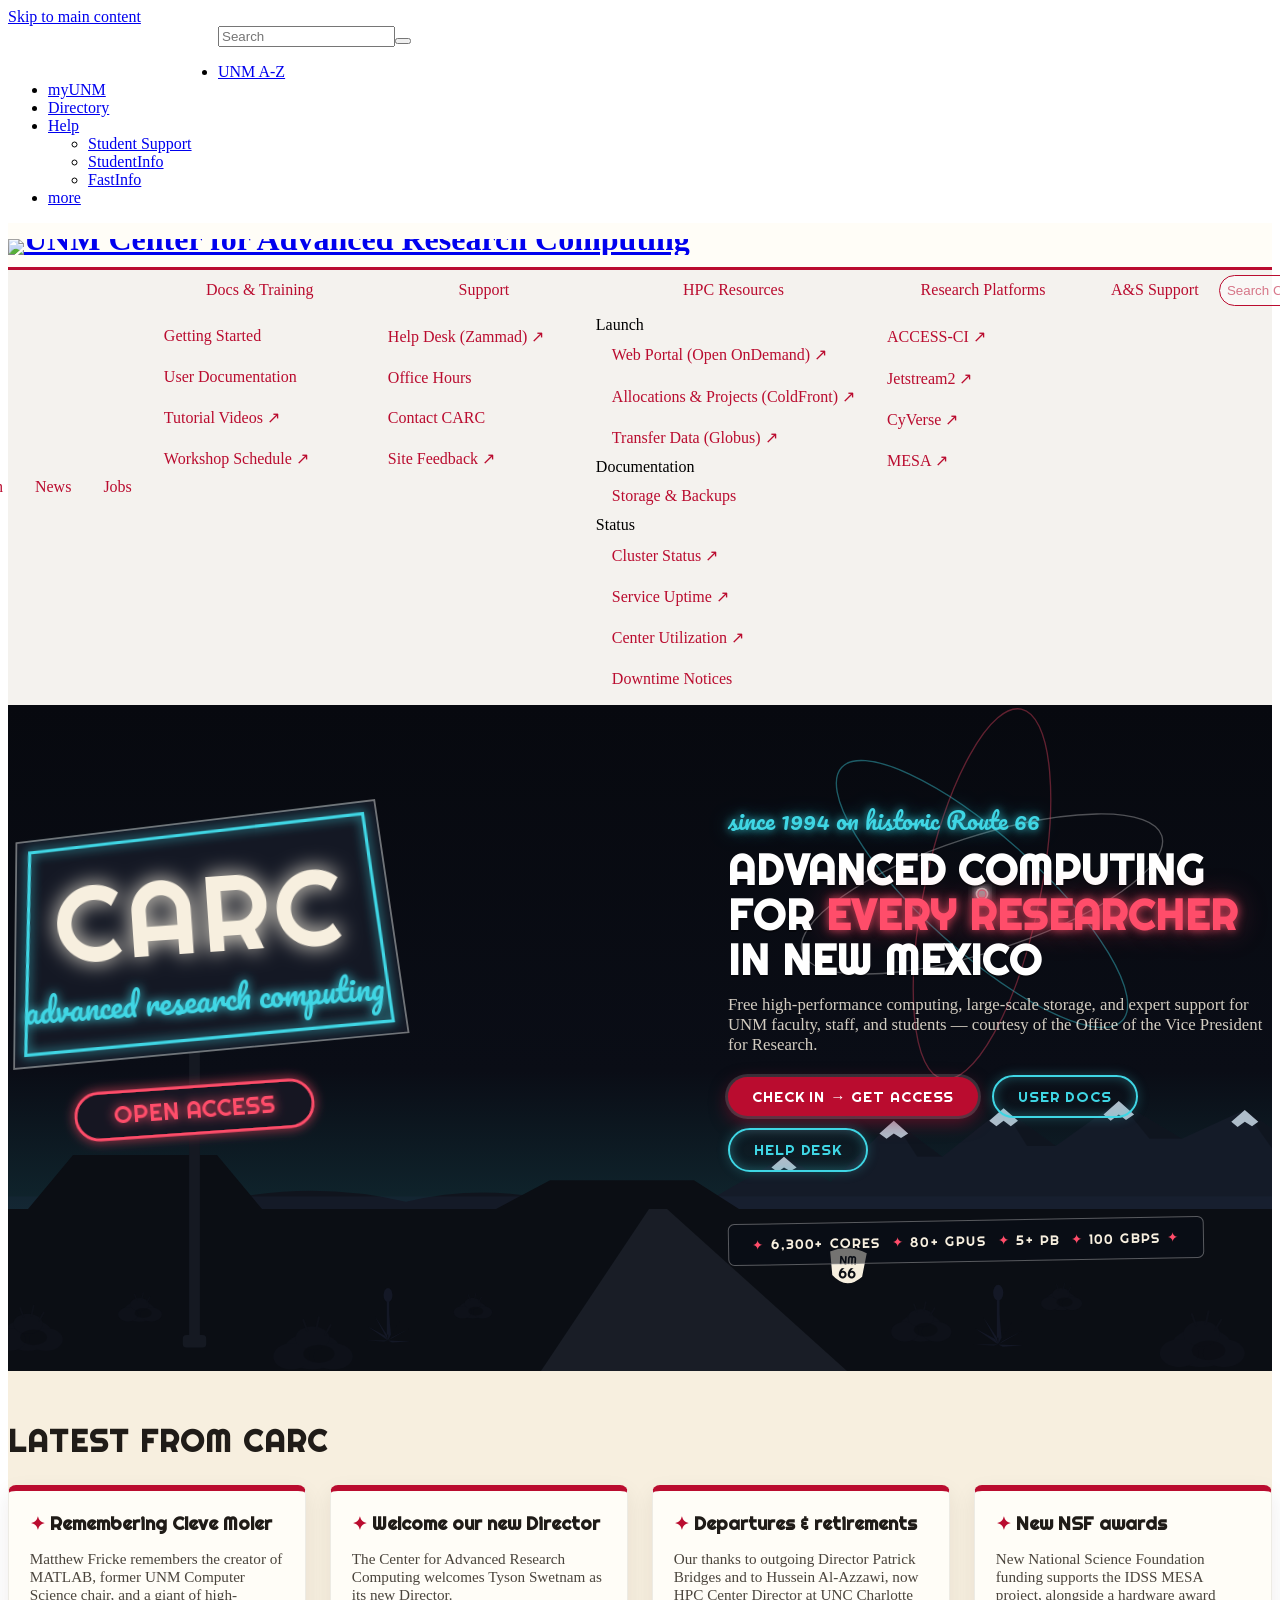
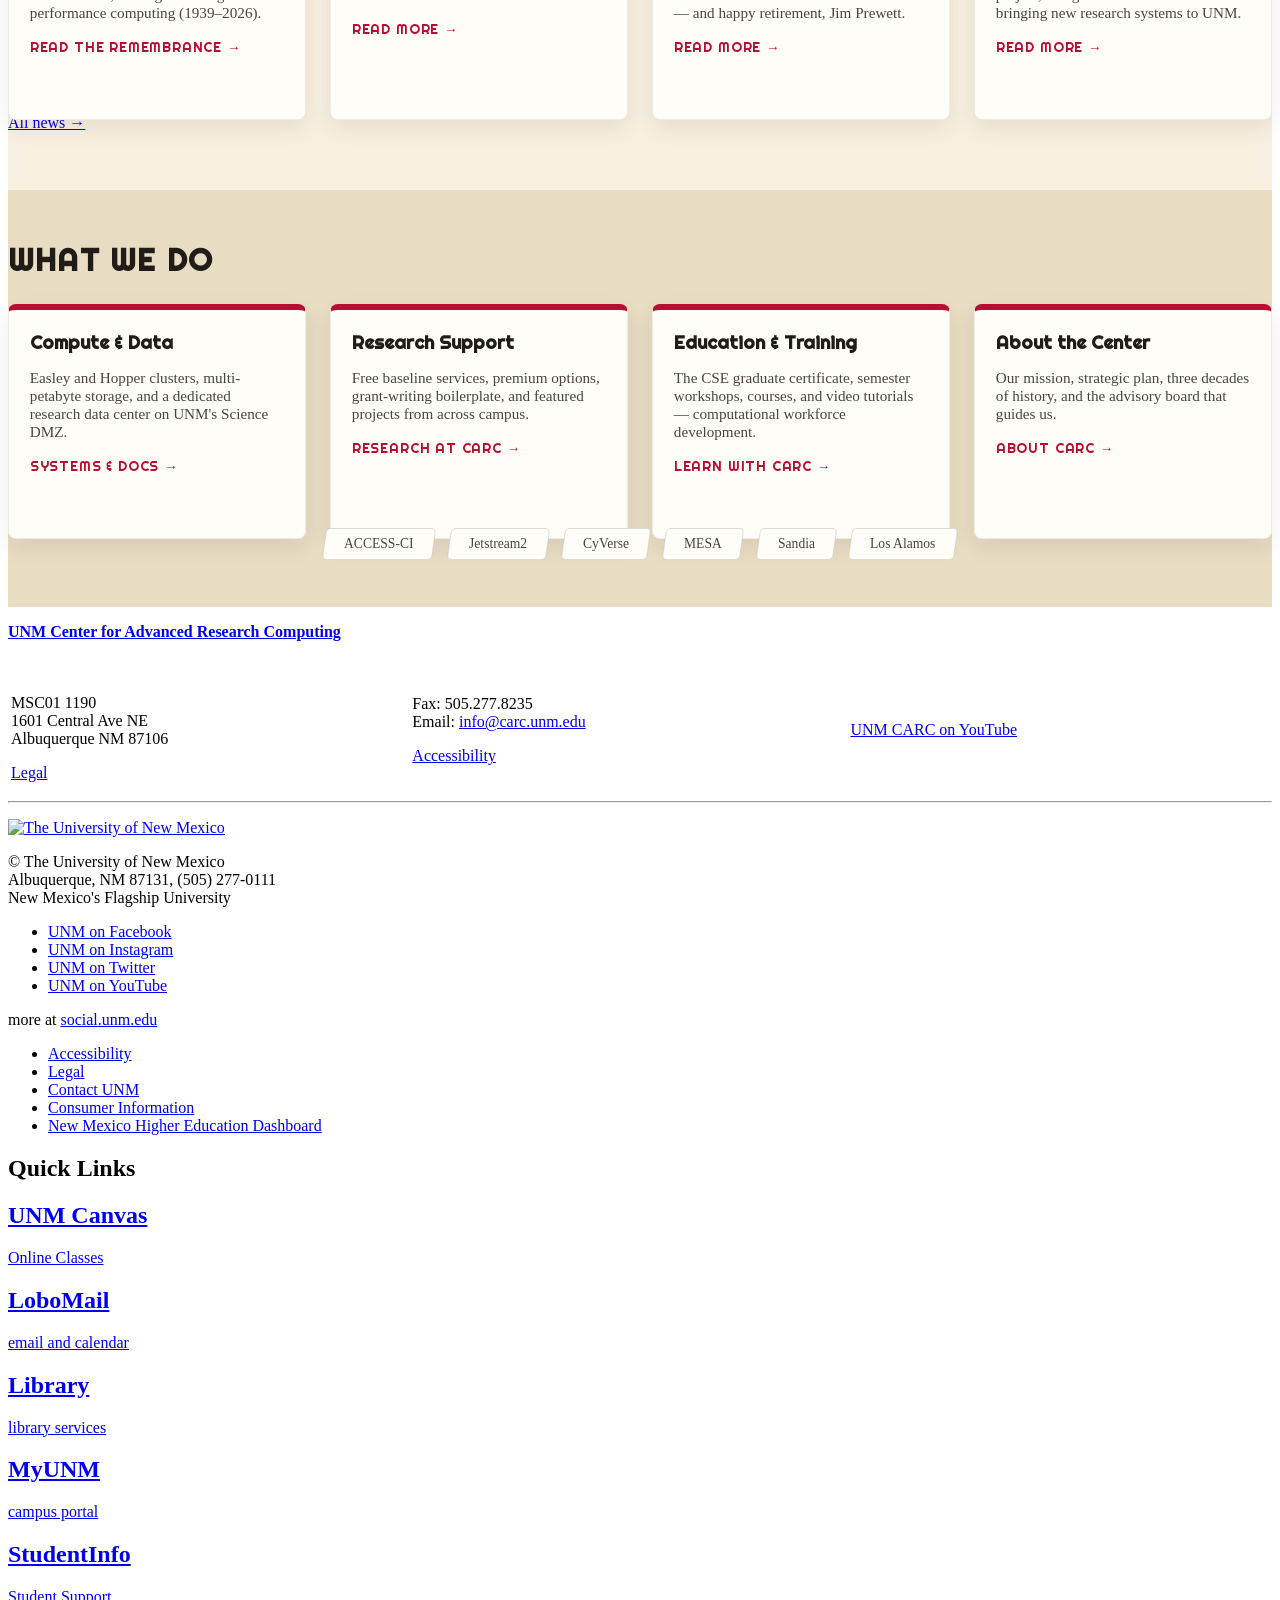
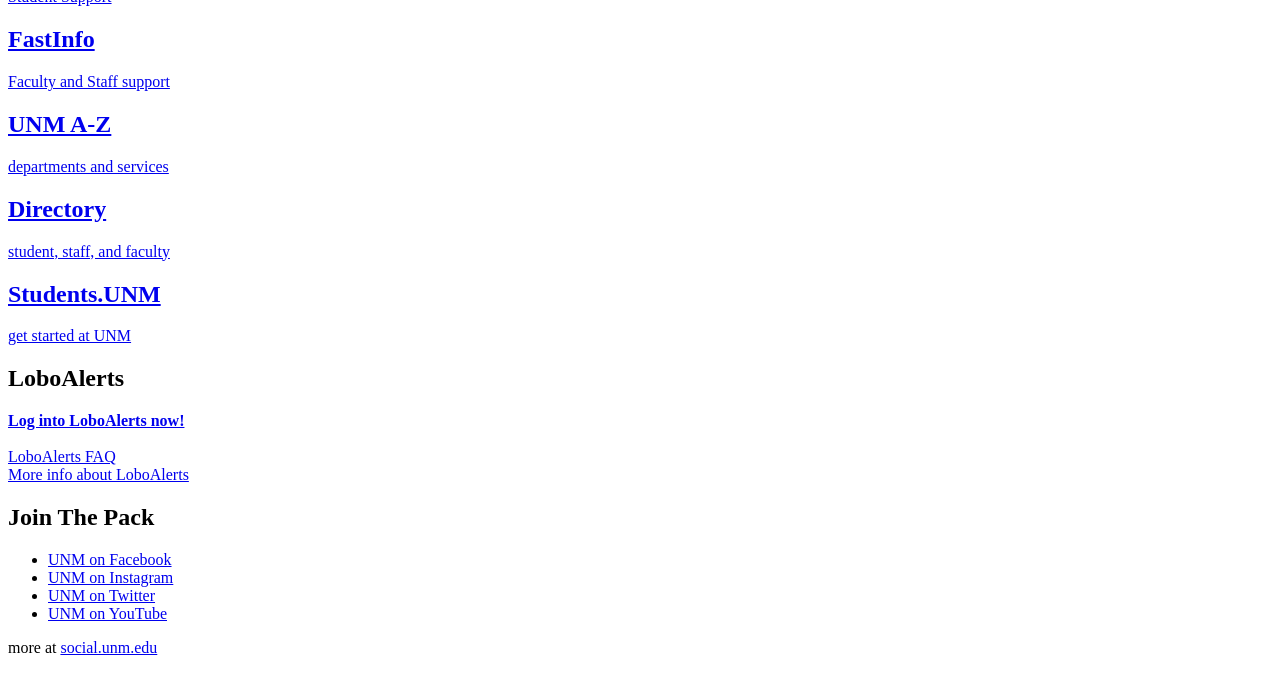
==== web/index.html @ af1f26d1 "add research platforms menu" ====
<!DOCTYPE html>
<html lang="en">
<head>
<meta charset="utf-8">
<meta name="viewport" content="width=device-width, initial-scale=1.0">
<!-- Google Tag Manager (container carried over from the Cascade-era homepage) -->
<script>(function(w,d,s,l,i){w[l]=w[l]||[];w[l].push({'gtm.start':
new Date().getTime(),event:'gtm.js'});var f=d.getElementsByTagName(s)[0],
j=d.createElement(s),dl=l!='dataLayer'?'&l='+l:'';j.async=true;j.src=
'https://www.googletagmanager.com/gtm.js?id='+i+dl;f.parentNode.insertBefore(j,f);
})(window,document,'script','dataLayer','GTM-WQT2MB');</script>
<!-- End Google Tag Manager -->
<title>Center for Advanced Research Computing | The University of New Mexico</title>
<meta name="description" content="CARC is the hub of computational research at The University of New Mexico — free high-performance computing, large-scale storage, and expert support.">
<link rel="canonical" href="https://unm-carc.github.io/">
<link rel="icon" href="assets/unm.ico">
<meta name="robots" content="index, follow, max-snippet:-1, max-image-preview:large, max-video-preview:-1">
<link rel="alternate" type="text/markdown" title="Markdown source (OKF v0.2 frontmatter)" href="index.md">
<meta name="okf:type" content="Reference">
<meta name="okf:status" content="stable">
<meta name="okf:trust-tier" content="unverified">
<meta name="okf:generated-at" content="2026-08-29T00:00:00Z">
<meta name="okf:generated-by" content="claude/fable-5">
<!-- UNM Cascade webcore (standard header/footer styles) -->
<link rel="stylesheet" href="https://webcore.unm.edu/v2/fonts/unm-fonts.css">
<link rel="stylesheet" href="https://webcore.unm.edu/v2/css/unm-styles.min.css">
<!-- Googie display faces -->
<link rel="preconnect" href="https://fonts.googleapis.com">
<link rel="preconnect" href="https://fonts.gstatic.com" crossorigin>
<link rel="stylesheet" href="https://fonts.googleapis.com/css2?family=Righteous&family=Pacifico&display=swap">
<style>
/* =====================================================================
   CARC Googie homepage — mid-century Route 66 / atomic-age, UNM palette
   Cherry PMS200 #BA0C2F · Silver PMS877 #A7A8AA · Turquoise #007A86
   All custom rules are .gg- prefixed to coexist with UNM webcore CSS.
   ===================================================================== */
:root {
  --cherry: #ba0c2f; --cherry-neon: #ff4d6a; --cherry-deep: #6d0a1f;
  --turq: #007a86;   --turq-neon: #3fd6e4;
  --silver: #a7a8aa; --cream: #f7efdf; --sand: #e8dcc3;
  --night: #0a0d16;  --night-lo: #123038;
}
.gg-hero { position: relative; background: var(--night); overflow: hidden; }
.gg-hero svg.gg-sky { display: block; width: 100%; height: 74vh; min-height: 540px; }
.gg-overlay {
  position: absolute; inset: 0; display: flex; align-items: center;
  pointer-events: none;
}
.gg-overlay .container { pointer-events: none; width: 100%; max-width: 1560px; margin: 0 auto; }
.gg-panel { max-width: 34rem; margin-left: auto; pointer-events: auto; text-align: left; }
.gg-kicker {
  font-family: "Pacifico", cursive; color: var(--turq-neon);
  font-size: 1.5rem; margin: 0 0 .4rem;
  text-shadow: 0 0 8px rgba(63,214,228,.8), 0 0 22px rgba(63,214,228,.45);
}
.gg-headline {
  font-family: "Righteous", "Helvetica Neue", Arial, sans-serif;
  color: #fff; font-size: 2.6rem; line-height: 1.08; margin: 0 0 .8rem;
  text-transform: uppercase; letter-spacing: .02em;
  text-shadow: 0 2px 0 rgba(0,0,0,.4);
}
.gg-headline .gg-hl { color: var(--cherry-neon);
  text-shadow: 0 0 10px rgba(255,77,106,.85), 0 0 30px rgba(255,77,106,.4); }
.gg-sub { color: rgba(247,239,223,.85); font-size: 1.05rem; margin: 0 0 1.2rem; }
.gg-ctas a {
  display: inline-block; font-family: "Righteous", sans-serif; text-transform: uppercase;
  letter-spacing: .06em; font-size: .95rem; padding: .65rem 1.5rem; margin: 0 .6rem .6rem 0;
  border-radius: 999px; text-decoration: none; transition: transform .12s, box-shadow .12s;
}
.gg-ctas a.gg-primary { background: var(--cherry); color: #fff;
  box-shadow: 0 0 0 3px rgba(255,255,255,.14), 0 6px 18px rgba(186,12,47,.5); }
.gg-ctas a.gg-secondary { color: var(--turq-neon); border: 2px solid var(--turq-neon);
  box-shadow: 0 0 12px rgba(63,214,228,.35) inset, 0 0 12px rgba(63,214,228,.25); }
.gg-ctas a:hover { transform: translateY(-2px) rotate(-.5deg); color: #fff; text-decoration: none; }
.gg-ctas a.gg-secondary:hover { background: rgba(63,214,228,.12); color: var(--turq-neon); }
.gg-board {
  margin-top: 1.4rem; padding: .7rem 1.1rem; display: inline-block;
  background: rgba(10,13,22,.55); border: 1px solid rgba(167,168,170,.5);
  border-radius: .4rem; transform: rotate(-1deg);
  color: var(--cream); font-family: "Righteous", sans-serif; letter-spacing: .08em;
  font-size: .85rem; text-transform: uppercase;
}
.gg-board .st { color: var(--cherry-neon); padding: 0 .35rem; }
/* ---- content sections ---- */
.gg-section { background: var(--cream); padding: 3.2rem 0 2.6rem; }
.gg-section.gg-alt { background: var(--sand); }
.gg-eyebrow {
  font-family: "Pacifico", cursive; color: var(--turq); font-size: 1.6rem; margin: 0 0 .2rem;
}
.gg-title2 {
  font-family: "Righteous", sans-serif; text-transform: uppercase; letter-spacing: .04em;
  color: #201c18; font-size: 1.9rem; margin: 0 0 1.6rem;
}
.gg-card {
  background: #fffdf7; border-radius: .5rem; padding: 1.3rem 1.3rem 1.1rem; height: 100%;
  border: 1px solid rgba(32,28,24,.08); border-top: 6px solid var(--cherry);
  box-shadow: 0 8px 22px rgba(32,28,24,.08); position: relative;
  transition: transform .15s, box-shadow .15s;
}
.gg-card:hover { transform: translateY(-4px) rotate(-.4deg); box-shadow: 0 14px 30px rgba(32,28,24,.16); }
.gg-card:nth-child(even) { border-top-color: var(--turq); }
.gg-card h3 { font-family: "Righteous", sans-serif; font-size: 1.15rem; color: #201c18; margin: 0 0 .5rem; }
.gg-card p { color: #4a443c; font-size: .95rem; }
.gg-card a.gg-more { font-family: "Righteous", sans-serif; font-size: .85rem;
  text-transform: uppercase; letter-spacing: .06em; color: var(--cherry); text-decoration: none; }
.gg-card a.gg-more:hover { color: var(--turq); }
.gg-row { display: flex; flex-wrap: wrap; margin: 0 -12px; }
.gg-col { padding: 0 12px 24px; flex: 1 1 0; min-width: 250px; }
.gg-star { color: var(--cherry); }
.gg-fobs { text-align: center; padding: .4rem 0 0; }
.gg-fobs a {
  display: inline-block; margin: .3rem .35rem; padding: .45rem 1.2rem;
  background: #fffdf7; color: #4a443c; text-decoration: none; font-size: .85rem;
  border: 1px solid rgba(32,28,24,.15); border-radius: .3rem;
  transform: skewX(-8deg); transition: all .12s;
}
.gg-fobs a > span { display: inline-block; transform: skewX(8deg); }
.gg-fobs a:hover { background: var(--turq); color: #fff; border-color: var(--turq); }
/* neon flicker */
@keyframes gg-flicker {
  0%,7%,9%,100% { opacity: 1; } 8% { opacity: .35; }
  62%,64% { opacity: 1; } 63% { opacity: .55; }
}
.gg-flicker { animation: gg-flicker 6.5s infinite; }
@keyframes gg-blink { 0%,49% { opacity: 1; } 50%,100% { opacity: .18; } }
.gg-blink { animation: gg-blink 1.6s steps(1) infinite; }
@media (prefers-reduced-motion: reduce) {
  .gg-flicker, .gg-blink { animation: none !important; }
}
/* ---- daytime hero (monsoon over the high desert) ---- */
body.gg-daybody .gg-hero { background: #e8d9b4; }
.gg-day .gg-skyrect { fill: url(#skyDay); }
.gg-day .gg-land { fill: #b98d5f; }
.gg-day .gg-road { fill: #6d6257; }
.gg-day .gg-flicker { animation: none; filter: none !important; opacity: .55; }
.gg-day g[id^="gg-burst"] { opacity: .5; }
.gg-range { color: #141b28; }
.gg-day .gg-range { color: #8a5f52; }
.gg-midhill { color: #10141d; }
.gg-day .gg-midhill { color: #a8825f; }
.gg-snow { fill: #aebdca; }
.gg-day .gg-snow { fill: #f6f8f9; }
.gg-haze { color: #22304a; opacity: .22; }
.gg-day .gg-haze { color: #fdf6e3; opacity: .5; }
.gg-bush { color: #0e1119; }
.gg-day .gg-bush { color: #6d7a52; }
.gg-yucca { color: #141826; }
.gg-day .gg-yucca { color: #55613f; }
.gg-day g[id^="gg-burst"] line, .gg-day g[id^="gg-burst"] circle { filter: none; }
.gg-day text.gg-flicker { opacity: .9; filter: none !important; }
@keyframes gg-rainfall { to { stroke-dashoffset: -64; } }
.gg-rainline { stroke-dasharray: 12 20; animation: gg-rainfall 1.1s linear infinite; }
@media (prefers-reduced-motion: reduce) { .gg-rainline { animation: none; } }
/* Day panel: identical geometry to night — no padding, so the text box never
   resizes or shifts on theme toggle. The cream backing is drawn as a spread
   box-shadow, which paints a uniform halo without affecting layout. */
body.gg-daybody .gg-panel { background: rgba(247, 239, 223, 0.86); border-radius: .3rem;
  box-shadow: 0 0 0 1.25rem rgba(247, 239, 223, 0.86), 0 10px 30px rgba(60, 45, 20, .2); }
body.gg-daybody .gg-kicker { color: #007a86; text-shadow: none; }
body.gg-daybody .gg-headline { color: #201c18; text-shadow: none; }
body.gg-daybody .gg-headline .gg-hl { color: #ba0c2f; text-shadow: none; }
body.gg-daybody .gg-sub { color: #4a443c; }
body.gg-daybody .gg-ctas a.gg-secondary { color: #007a86; border-color: #007a86; box-shadow: none; }
body.gg-daybody .gg-ctas a.gg-secondary:hover { background: #007a86; color: #fff; }
body.gg-daybody .gg-board { background: rgba(255, 253, 247, .8); color: #201c18;
  border-color: #b98d5f; }
body.gg-daybody .gg-board .st { color: #ba0c2f; }
@media (max-width: 900px) {
  body.gg-daybody .gg-overlay { background: #e8d9b4; }
}
/* keep the UNM bar, but keep the brand tab from hanging into the masthead:
   render it as the white UNM wordmark inside the red bar */
.navbar-unm .navbar-brand { position: static !important; float: left; height: 40px !important;
  width: 210px !important; text-indent: -9999px; overflow: hidden;
  background: transparent url("https://webcore.unm.edu/v2/images/unm-transparent-white.png") no-repeat left center !important;
  background-size: auto 20px !important; box-shadow: none !important; border: 0 !important; margin: 0 !important; }

/* CARC masthead: custom UNM-branded lockup replacing the text banner */
#carc-masthead { background: #fffdf7; border-bottom: 3px solid #ba0c2f; padding: 16px 0 12px; }
#carc-masthead .carc-lockup { margin: 0; line-height: 0; }
#carc-masthead img { height: 56px; width: auto; max-width: 100%; }
.carc-lockup-night { display: none; }
html[data-theme="dark"] #carc-masthead { background: var(--night); }
html[data-theme="dark"] .carc-lockup-day { display: none; }
html[data-theme="dark"] .carc-lockup-night { display: inline; }
@media (prefers-color-scheme: dark) {
  html:not([data-theme="light"]) #carc-masthead { background: var(--night); }
  html:not([data-theme="light"]) .carc-lockup-day { display: none; }
  html:not([data-theme="light"]) .carc-lockup-night { display: inline; }
}
@media (max-width: 600px) { #carc-masthead img { height: 42px; } }

/* nav theme toggle (shared with interior pages) */
#gg-theme-li { float: right; }
/* section nav: identical styling to the interior pages (carc-sections) */
#nav { background: #f4f2ee; }
#nav ul.carc-sections { margin: 0; padding: 0; list-style: none; }
#nav ul.carc-sections li { display: inline-block; }
#nav ul.carc-sections li a { display: inline-block; padding: .7em 1em; color: #ba0c2f; text-decoration: none; }
#nav ul.carc-sections li a:hover { background: #ba0c2f; color: #fff; }
#nav li.carc-search-li { display: inline-flex; align-items: center; padding: .3em .25em; vertical-align: middle; }
#nav .carc-search-form { display: flex; align-items: stretch; margin: 0; overflow: hidden;
  border: 1px solid #ba0c2f; border-radius: 999px; background: rgba(255,255,255,.45); }
#nav .carc-search-form:focus-within { box-shadow: 0 0 0 2px rgba(186,12,47,.22); }
#nav .carc-search-input { width: 10em; min-width: 0; height: 2.2em; padding: .25em .55em;
  border: 0; outline: 0; color: #ba0c2f; background: transparent; }
#nav .carc-search-input::placeholder { color: #ba0c2f; opacity: .55; }
#nav .carc-search-submit { width: 2.3em; height: 2.2em; padding: 0; border: 0;
  border-radius: 50%; background: transparent; color: #ba0c2f; }
#nav .carc-search-submit:hover, #nav .carc-search-submit:focus { background: #ba0c2f; color: #fff; outline: 0; }
#nav .container { text-align: center; }
#nav ul.carc-primary, #nav ul.carc-utilities { display: inline-block; vertical-align: middle; text-align: center; }
#nav ul.carc-utilities { font-size: 1em; white-space: nowrap; }
@media (max-width: 767px) { #nav ul.carc-primary, #nav ul.carc-utilities { display: block; } #nav ul.carc-utilities { white-space: normal; } }
@media (min-width: 992px) {
  #nav .container { display: flex; justify-content: center; align-items: center; flex-wrap: nowrap; }
  #nav ul.carc-primary, #nav ul.carc-utilities { display: flex; flex: 0 0 auto; }
}
@media (min-width: 992px) and (max-width: 1199px) {
  #nav ul.carc-sections li a { padding-left: .65em; padding-right: .65em; }
  #nav .carc-search-input { width: 8em; }
}
#nav ul.carc-utilities #gg-theme-li { float: none; }
#nav ul.carc-sections li.carc-dropdown { position: relative; }
#nav ul.carc-sections li.carc-dropdown .dropdown-menu { min-width: 14em; padding: .35em 0; text-align: left; }
#nav ul.carc-sections li.carc-dropdown .dropdown-menu li { display: block; }
#nav ul.carc-sections li.carc-dropdown .dropdown-menu a { display: block; white-space: nowrap; }
html[data-theme="dark"] #nav { background: #10131a; }
html[data-theme="dark"] #nav ul.carc-sections li a { color: #4fd3e0; }
html[data-theme="dark"] #nav ul.carc-sections li a:hover { background: #ba0c2f; color: #fff; }
html[data-theme="dark"] #nav ul.carc-sections li.carc-dropdown .dropdown-menu { background-color: #10131a !important; border-color: #27313c !important; }
html[data-theme="dark"] #gg-theme-btn { color: #4fd3e0; }
html[data-theme="dark"] #nav .carc-search-form { border-color: #4fd3e0; background: #1c1f28; }
html[data-theme="dark"] #nav .carc-search-form:focus-within { box-shadow: 0 0 0 2px rgba(79,211,224,.25); }
html[data-theme="dark"] #nav .carc-search-input { color: #4fd3e0; }
html[data-theme="dark"] #nav .carc-search-input::placeholder { color: #4fd3e0; opacity: .55; }
html[data-theme="dark"] #nav .carc-search-submit { color: #4fd3e0; }
html[data-theme="dark"] #nav .carc-search-submit:hover, html[data-theme="dark"] #nav .carc-search-submit:focus { background: #4fd3e0; color: #10131a; }
@media (prefers-color-scheme: dark) {
  html:not([data-theme="light"]) #nav { background: #10131a; }
  html:not([data-theme="light"]) #nav ul.carc-sections li a { color: #4fd3e0; }
  html:not([data-theme="light"]) #nav ul.carc-sections li a:hover { background: #ba0c2f; color: #fff; }
  html:not([data-theme="light"]) #nav ul.carc-sections li.carc-dropdown .dropdown-menu { background-color: #10131a !important; border-color: #27313c !important; }
  html:not([data-theme="light"]) #gg-theme-btn { color: #4fd3e0; }
  html:not([data-theme="light"]) #nav .carc-search-form { border-color: #4fd3e0; background: #1c1f28; }
  html:not([data-theme="light"]) #nav .carc-search-form:focus-within { box-shadow: 0 0 0 2px rgba(79,211,224,.25); }
  html:not([data-theme="light"]) #nav .carc-search-input { color: #4fd3e0; }
  html:not([data-theme="light"]) #nav .carc-search-input::placeholder { color: #4fd3e0; opacity: .55; }
  html:not([data-theme="light"]) #nav .carc-search-submit { color: #4fd3e0; }
  html:not([data-theme="light"]) #nav .carc-search-submit:hover, html:not([data-theme="light"]) #nav .carc-search-submit:focus { background: #4fd3e0; color: #10131a; }
}
#gg-theme-btn { border: none; background: transparent; color: #ba0c2f;
  font-size: 1.35em; line-height: 1; padding: .15em .35em; margin: .18em 0;
  cursor: pointer; transition: transform .15s; }
#gg-theme-btn:hover { transform: scale(1.25) rotate(-12deg); }

/* UNM dept footer: neutralize the scraped fixed-width table (mobile overflow) */
#footer table { width: 100% !important; height: auto !important; }
#footer td { padding-right: 1em; }
@media (max-width: 900px) {
  .gg-headline { font-size: 1.9rem; }
  .gg-overlay { position: static; background: var(--night); padding: 1.4rem 0 2rem; }
  .gg-hero svg.gg-sky { height: 52vh; min-height: 360px; }
  .gg-panel { margin: 0 1rem; }
}
</style>
</head>
<body>
<!-- Google Tag Manager (noscript) -->
<noscript><iframe src="https://www.googletagmanager.com/ns.html?id=GTM-WQT2MB"
height="0" width="0" style="display:none;visibility:hidden"></iframe></noscript>
<!-- End Google Tag Manager (noscript) -->
<a class="sr-only sr-only-focusable skip2content" href="#gg-main">Skip to main content</a>
<div id="page">

<!-- ============ UNM Cascade standard header (retained verbatim) ============ -->
<div aria-label="header navigation" class="navbar navbar-unm" role="navigation"><div class="container"><a class="navbar-brand" href="https://www.unm.edu">The University of New Mexico</a><form action="//search.unm.edu/search" class="pull-right" id="unm_search_form" method="get"><div class="input-append search-query"><input accesskey="4" id="unm_search_form_q" maxlength="255" name="q" placeholder="Search" title="input search query here" type="text"><button accesskey="s" class="btn" id="unm_search_for_submit" name="submit" title="submit search" type="submit">  <span class="fa fa-search"></span> </button></div></form><ul class="nav navbar-nav navbar-right hidden-xs" id="toolbar-nav"><li><a href="https://directory.unm.edu/departments/" title="UNM A to Z">UNM A-Z</a></li><li><a href="https://my.unm.edu" title="myUNM">myUNM</a></li><li><a href="https://directory.unm.edu" title="Directory">Directory</a></li><li class="dropdown"><a class="dropdown-toggle" data-toggle="dropdown" href="#">Help </a><ul class="dropdown-menu"><li><a href="https://student.unm.edu/student-support.html" title="Student Support">Student Support</a></li><li><a href="https://studentinfo.unm.edu" title="StudentInfo">StudentInfo</a></li><li><a href="https://fastinfo.unm.edu" title="FastInfo">FastInfo</a></li></ul></li><li class="unm_panel_open hidden-sm"><a href="#unm_panel">more <span class="caret"></span></a></li></ul></div></div>

<div aria-label="Center for Advanced Research Computing" id="carc-masthead" role="banner"><div class="container"><a href="https://unm-carc.github.io/"><h1 class="carc-lockup"><img class="carc-lockup-day" src="assets/carc-lockup.png" alt="UNM Center for Advanced Research Computing"><img class="carc-lockup-night" src="assets/carc-lockup-dark.png" alt="" aria-hidden="true"></h1></a></div></div>

<!-- department navigation (site sections) -->
<div id="nav"><div class="container"><ul aria-label="Primary navigation" class="carc-sections carc-primary">
  <li><a href="about/">About</a></li>
  <li><a href="research/">Research</a></li>
  <li><a href="news/">News</a></li>
  <li><a href="jobs/">Jobs</a></li>
</ul><ul aria-label="User actions" class="carc-sections carc-utilities">
  <li class="dropdown carc-dropdown"><a class="dropdown-toggle" data-toggle="dropdown" href="#" role="button" aria-haspopup="true" aria-expanded="false">Docs &amp; Training <span class="caret"></span></a><ul class="dropdown-menu"><li><a href="docs/getting-started/">Getting Started</a></li><li><a href="docs/">User Documentation</a></li><li><a href="https://www.youtube.com/watch?v=98lCb6A5uu4&amp;list=PLvr5gRBLi7VAzEB_t5aXOLHLfdIu2s1hZ" target="_blank" rel="noopener">Tutorial Videos <span aria-hidden="true">↗</span></a></li><li><a href="https://libcal.unm.edu/calendar/" target="_blank" rel="noopener">Workshop Schedule <span aria-hidden="true">↗</span></a></li></ul></li>
  <li class="dropdown carc-dropdown"><a class="dropdown-toggle" data-toggle="dropdown" href="#" role="button" aria-haspopup="true" aria-expanded="false">Support <span class="caret"></span></a><ul class="dropdown-menu"><li><a href="https://support.alliance.unm.edu/" target="_blank" rel="noopener">Help Desk (Zammad) <span aria-hidden="true">↗</span></a></li><li><a href="contact/office-hours/">Office Hours</a></li><li><a href="contact/">Contact CARC</a></li><li><a href="https://github.com/UNM-CARC/unm-carc.github.io/issues" target="_blank" rel="noopener">Site Feedback <span aria-hidden="true">↗</span></a></li></ul></li>
  <li class="dropdown carc-dropdown"><a class="dropdown-toggle" data-toggle="dropdown" href="#" role="button" aria-haspopup="true" aria-expanded="false">HPC Resources <span class="caret"></span></a><ul class="dropdown-menu"><li class="dropdown-header">Launch</li><li><a href="https://ood.alliance.unm.edu/" target="_blank" rel="noopener">Web Portal (Open OnDemand) <span aria-hidden="true">↗</span></a></li><li><a href="https://coldfront.alliance.unm.edu/" target="_blank" rel="noopener">Allocations &amp; Projects (ColdFront) <span aria-hidden="true">↗</span></a></li><li><a href="https://app.globus.org/" target="_blank" rel="noopener">Transfer Data (Globus) <span aria-hidden="true">↗</span></a></li><li class="divider" role="presentation"></li><li class="dropdown-header">Documentation</li><li><a href="docs/systems/storage/">Storage &amp; Backups</a></li><li class="divider" role="presentation"></li><li class="dropdown-header">Status</li><li><a href="https://vortex.alliance.unm.edu/public-dashboards/d1573fdbc5164b2dbf3cdfdcfe437f63" target="_blank" rel="noopener">Cluster Status <span aria-hidden="true">↗</span></a></li><li><a href="https://stats.uptimerobot.com/kqt0LYLwFd" target="_blank" rel="noopener">Service Uptime <span aria-hidden="true">↗</span></a></li><li><a href="https://xdmod.alliance.unm.edu/#tg_usage?node=statistic&amp;realm=Jobs&amp;group_by=nsfdirectorate&amp;statistic=total_cpu_hours" target="_blank" rel="noopener">Center Utilization <span aria-hidden="true">↗</span></a></li><li><a href="downtime-notices/">Downtime Notices</a></li></ul></li>
  <li class="dropdown carc-dropdown"><a class="dropdown-toggle" data-toggle="dropdown" href="#" role="button" aria-haspopup="true" aria-expanded="false">Research Platforms <span class="caret"></span></a><ul class="dropdown-menu"><li><a href="https://access-ci.org/" target="_blank" rel="noopener">ACCESS-CI <span aria-hidden="true">↗</span></a></li><li><a href="https://docs.jetstream-cloud.org/" target="_blank" rel="noopener">Jetstream2 <span aria-hidden="true">↗</span></a></li><li><a href="https://cyverse.org/" target="_blank" rel="noopener">CyVerse <span aria-hidden="true">↗</span></a></li><li><a href="https://idss-mesa.github.io/" target="_blank" rel="noopener">MESA <span aria-hidden="true">↗</span></a></li></ul></li>
  <li><a href="as-support/">A&amp;S Support</a></li>
  <li class="carc-search-li"><form class="carc-search-form" action="https://search.unm.edu/search" method="get" onsubmit="this.elements.q.value='site:carc.unm.edu '+this.querySelector('.carc-search-input').value"><input class="carc-search-input" type="search" aria-label="Search the CARC website" placeholder="Search CARC"><input type="hidden" name="q" value=""><button class="carc-search-submit" type="submit" aria-label="Submit search"><span class="fa fa-search" aria-hidden="true"></span></button></form></li>
  <li id="gg-theme-li"><button id="gg-theme-btn" type="button" aria-label="Toggle day / night theme" title="Toggle day / night theme">☾</button></li>
</ul></div></div>
<main id="gg-main">
<!-- ============ Googie hero ============ -->
<section class="gg-hero" aria-label="CARC — advanced computing under New Mexico skies">
  <svg class="gg-sky" viewBox="0 0 1600 740" preserveAspectRatio="xMidYMid slice" role="img" aria-label="Animated night scene: neon CARC motel-style sign, atomic starbursts, and Route 66 under a desert sky.">
    <defs>
      <linearGradient id="skyDay" x1="0" y1="0" x2="0" y2="1">
        <stop offset="0" stop-color="#2f8fae"/><stop offset=".45" stop-color="#7fc6d4"/>
        <stop offset=".8" stop-color="#cfe6dd"/><stop offset="1" stop-color="#e8d9b4"/>
      </linearGradient>
      <radialGradient id="sunGlow">
        <stop offset="0" stop-color="#fff6d8" stop-opacity=".95"/>
        <stop offset=".55" stop-color="#f7e9b8" stop-opacity=".38"/>
        <stop offset="1" stop-color="#f7e9b8" stop-opacity="0"/>
      </radialGradient>
      <linearGradient id="rainGrad" x1="0" y1="0" x2="0" y2="1">
        <stop offset="0" stop-color="#8fa5b5" stop-opacity=".5"/>
        <stop offset="1" stop-color="#8fa5b5" stop-opacity=".08"/>
      </linearGradient>
      <linearGradient id="sky" x1="0" y1="0" x2="0" y2="1">
        <stop offset="0" stop-color="#07090f"/><stop offset=".55" stop-color="#0a0d16"/>
        <stop offset=".85" stop-color="#123038"/><stop offset="1" stop-color="#16424c"/>
      </linearGradient>
      <filter id="glow" x="-60%" y="-60%" width="220%" height="220%">
        <feGaussianBlur stdDeviation="6" result="b"/><feMerge><feMergeNode in="b"/><feMergeNode in="SourceGraphic"/></feMerge>
      </filter>
      <filter id="glow2" x="-80%" y="-80%" width="260%" height="260%">
        <feGaussianBlur stdDeviation="12" result="b"/><feMerge><feMergeNode in="b"/><feMergeNode in="SourceGraphic"/></feMerge>
      </filter>
    </defs>
    <rect class="gg-skyrect" width="1600" height="740" fill="url(#sky)"/>
    <g id="gg-day-layer" style="display:none"></g>
    <g id="gg-night-layer"><g id="gg-stars"></g>
    <!-- atomic orbits -->
    <g transform="translate(1180,210)" opacity=".9">
      <ellipse rx="210" ry="64" fill="none" stroke="#a7a8aa" stroke-opacity=".5" stroke-width="1.5" transform="rotate(-18)"/>
      <ellipse rx="210" ry="64" fill="none" stroke="#3fd6e4" stroke-opacity=".45" stroke-width="1.5" transform="rotate(42)"/>
      <ellipse rx="210" ry="64" fill="none" stroke="#ff4d6a" stroke-opacity=".4" stroke-width="1.5" transform="rotate(102)"/>
      <circle r="7" fill="#f7efdf" filter="url(#glow)"/>
      <circle id="gg-e1" r="5" fill="#3fd6e4" filter="url(#glow)"/>
      <circle id="gg-e2" r="5" fill="#ff4d6a" filter="url(#glow)"/>
      <circle id="gg-e3" r="4" fill="#a7a8aa" filter="url(#glow)"/>
    </g>
    </g><!-- /gg-night-layer -->
    <!-- big starbursts (behind the sign; gently rotating + drifting) -->
    <g id="gg-burst1" transform="translate(150,165)"></g>
    <g id="gg-burst2" transform="translate(1450,330)" opacity=".85"></g>
    <g id="gg-burst3" transform="translate(505,95)"></g>
    <!-- distant ranges: snow-capped Sangre de Cristos to the east -->
    <g class="gg-range">
      <path fill="currentColor" d="M860 560 L960 502 L1012 530 L1082 462 L1136 502 L1204 448 L1262 490 L1332 440 L1402 482 L1472 450 L1544 498 L1600 468 L1600 560 Z"/>
      <g opacity=".2" fill="#000">
        <polygon points="1082,462 1136,502 1108,502"/>
        <polygon points="1204,448 1262,490 1230,490"/>
        <polygon points="1332,440 1402,482 1366,482"/>
        <polygon points="1472,450 1544,498 1506,498"/>
      </g>
      <g class="gg-snow">
        <polygon points="1066,476 1082,462 1098,476 1090,481 1082,476 1074,482"/>
        <polygon points="1188,462 1204,448 1220,462 1212,468 1204,462 1196,468"/>
        <polygon points="1315,455 1332,440 1349,455 1340,461 1332,455 1323,462"/>
        <polygon points="1457,463 1472,450 1487,463 1480,468 1472,463 1464,469"/>
        <polygon points="946,514 960,502 974,514 967,518 960,514 953,519"/>
      </g>
    </g>
    <path class="gg-midhill" fill="currentColor" d="M300 560 Q420 524 540 552 Q640 528 740 560 Z"/>
    <rect class="gg-haze" x="0" y="546" width="1600" height="14" fill="currentColor"/>
    <!-- mesa horizon -->
    <path class="gg-land" d="M0 560 L120 560 L170 500 L330 500 L380 560 L640 560 L700 528 L860 528 L910 560 L1600 560 L1600 740 L0 740 Z" fill="#0b0e14"/>
    <!-- route 66 road -->
    <g>
      <path class="gg-road" d="M690 740 L810 560 L830 560 L1030 740 Z" fill="#191d26"/>
      <g id="gg-lane"></g>
      <!-- 1959-style Cadillacs: Lobo driving, Sparky riding shotgun -->
      <defs>
        <linearGradient id="caddyBody" x1="0" y1="0" x2="0" y2="1">
          <stop offset="0" stop-color="#7fe0ea"/><stop offset=".35" stop-color="#2fb8c6"/>
          <stop offset="1" stop-color="#0c6c77"/>
        </linearGradient>
        <g id="def-bush">
        <ellipse cx="0" cy="0" rx="22" ry="14" fill="currentColor"/>
        <ellipse cx="-16" cy="4" rx="14" ry="10" fill="currentColor"/>
        <ellipse cx="16" cy="4" rx="15" ry="10" fill="currentColor"/>
        <ellipse cx="0" cy="-10" rx="13" ry="9" fill="currentColor"/>
        <ellipse cx="5" cy="2" rx="12" ry="7" fill="#000" opacity=".16"/>
        <g stroke="currentColor" stroke-width="1.6" stroke-linecap="round">
          <line x1="-4" y1="-16" x2="-7" y2="-24"/><line x1="3" y1="-17" x2="5" y2="-26"/><line x1="10" y1="-13" x2="14" y2="-20"/>
        </g>
      </g>
      <g id="def-yucca">
        <g fill="currentColor">
          <polygon points="0,2 -20,-12 -3,-3"/><polygon points="0,2 -13,-22 -1,-4"/>
          <polygon points="0,2 1,-26 3,-4"/><polygon points="0,2 14,-21 3,-3"/>
          <polygon points="0,2 21,-10 4,-1"/><polygon points="0,2 -22,2 -4,3"/><polygon points="0,2 22,3 4,4"/>
        </g>
        <line x1="0" y1="-4" x2="0" y2="-40" stroke="currentColor" stroke-width="2.4"/>
        <ellipse cx="0" cy="-44" rx="4.5" ry="7" fill="currentColor"/>
      </g>
      <linearGradient id="caddyChrome" x1="0" y1="0" x2="0" y2="1">
          <stop offset="0" stop-color="#ffffff"/><stop offset=".5" stop-color="#c7c8ca"/>
          <stop offset="1" stop-color="#8b8d90"/>
        </linearGradient>
      </defs>
      <g id="gg-cars">
        <!-- REAR view: twin blade fins, dual bullet lamps per fin, rear grille -->
        <g id="gg-car-away" opacity="0">
          <ellipse cx="0" cy="32" rx="112" ry="10" fill="#000" opacity=".35"/>
          <!-- blade fins -->
          <path d="M-62 -12 L-80 -74 Q-83 -80 -86 -74 L-92 -12 Z" fill="url(#caddyBody)" stroke="#0c6c77" stroke-width="1.5"/>
          <path d="M62 -12 L80 -74 Q83 -80 86 -74 L92 -12 Z" fill="url(#caddyBody)" stroke="#0c6c77" stroke-width="1.5"/>
          <!-- quad taillights: two bullets side by side per fin ('59 style) -->
          <g>
            <circle cx="-84.5" cy="-46" r="5.5" fill="#d9dadb"/><circle cx="-84.5" cy="-46" r="3.8" fill="#ff4d6a" filter="url(#glow)"/>
            <circle cx="-73.5" cy="-46" r="5.5" fill="#d9dadb"/><circle cx="-73.5" cy="-46" r="3.8" fill="#ff4d6a" filter="url(#glow)"/>
            <circle cx="84.5" cy="-46" r="5.5" fill="#d9dadb"/><circle cx="84.5" cy="-46" r="3.8" fill="#ff4d6a" filter="url(#glow)"/>
            <circle cx="73.5" cy="-46" r="5.5" fill="#d9dadb"/><circle cx="73.5" cy="-46" r="3.8" fill="#ff4d6a" filter="url(#glow)"/>
          </g>
          <!-- trunk deck between the fins -->
          <path d="M-88 -12 Q0 -22 88 -12 L92 12 L-92 12 Z" fill="url(#caddyBody)"/>
          <!-- rear grille panel ('59 matches the front) -->
          <g>
            <rect x="-64" y="-6" width="128" height="16" rx="3" fill="#10131c"/>
            <g stroke="#c7c8ca" stroke-width="1.4">
              <line x1="-64" y1="-1" x2="64" y2="-1"/><line x1="-64" y1="4" x2="64" y2="4"/>
              <line x1="-52" y1="-6" x2="-52" y2="10"/><line x1="-36" y1="-6" x2="-36" y2="10"/>
              <line x1="-20" y1="-6" x2="-20" y2="10"/><line x1="-4" y1="-6" x2="-4" y2="10"/>
              <line x1="12" y1="-6" x2="12" y2="10"/><line x1="28" y1="-6" x2="28" y2="10"/>
              <line x1="44" y1="-6" x2="44" y2="10"/>
            </g>
            <rect x="-16" y="-3" width="32" height="12" rx="2" fill="#f7efdf" stroke="#63666a" stroke-width="1.2"/>
          </g>
          <!-- massive chrome bumper with pods -->
          <rect x="-100" y="12" width="200" height="14" rx="7" fill="url(#caddyChrome)"/>
          <ellipse cx="-58" cy="19" rx="10" ry="6" fill="#8b8d90"/><ellipse cx="58" cy="19" rx="10" ry="6" fill="#8b8d90"/>
          <!-- occupants over the deck (backs of heads) -->
          <g><path d="M-34 -22 L-31 -40 L-26 -30 L-23 -44 L-18 -30 L-15 -36 L-14 -22 Z" fill="#8b8d90" stroke="#63666a" stroke-width="1.2"/></g>
          <g><path d="M14 -37 Q14 -44 23 -44 Q32 -44 32 -37 L32 -24 L14 -24 Z" fill="url(#caddyChrome)" stroke="#8b8d90" stroke-width="1"/>
             <circle cx="13" cy="-34" r="2.2" fill="#c7c8ca"/><circle cx="33" cy="-34" r="2.2" fill="#c7c8ca"/>
             <line x1="23" y1="-44" x2="23" y2="-48" stroke="#c7c8ca" stroke-width="1.8"/><circle cx="23" cy="-50" r="2" fill="#ff4d6a" filter="url(#glow)"/></g>
        </g>
        <!-- FRONT view: quad headlights, eggcrate grille, dagmar bumper -->
        <g id="gg-car-front" opacity="0">
          <ellipse cx="0" cy="32" rx="112" ry="10" fill="#000" opacity=".35"/>
          <!-- rear fin blades peeking above the body, outboard of the cabin -->
          <path d="M-72 -16 L-79 -48 Q-80 -52 -77 -48 L-64 -14 Z" fill="url(#caddyBody)" stroke="#0c6c77" stroke-width="1.2"/>
          <path d="M72 -16 L79 -48 Q80 -52 77 -48 L64 -14 Z" fill="url(#caddyBody)" stroke="#0c6c77" stroke-width="1.2"/>
          <!-- wraparound windshield + heads (driver on viewer's right) -->
          <path d="M-70 -20 Q0 -44 70 -20 L66 -14 L-66 -14 Z" fill="#10131c"/>
          <path d="M-66 -19 Q0 -40 66 -19 L64 -16 L-64 -16 Z" fill="#9adfe8" opacity=".55"/>
          <g><path d="M18 -24 L20 -44 L25 -34 L28 -48 L31 -34 L36 -44 L38 -24 L32 -20 L24 -20 Z" fill="#8b8d90" stroke="#63666a" stroke-width="1.2"/>
             <circle cx="24" cy="-32" r="1.6" fill="#10131c"/><circle cx="32" cy="-32" r="1.6" fill="#10131c"/>
             <polygon points="26,-26 30,-26 28,-22" fill="#10131c"/></g>
          <g><path d="M-40 -42 Q-40 -50 -29 -50 Q-18 -50 -18 -42 L-18 -26 L-40 -26 Z" fill="url(#caddyChrome)" stroke="#8b8d90" stroke-width="1"/>
             <circle cx="-35" cy="-40" r="3" fill="#f7efdf" stroke="#63666a" stroke-width="1"/><circle cx="-23" cy="-40" r="3" fill="#f7efdf" stroke="#63666a" stroke-width="1"/>
             <circle cx="-35" cy="-40" r="1.2" fill="#10131c"/><circle cx="-23" cy="-40" r="1.2" fill="#10131c"/>
             <g stroke="#63666a" stroke-width="1.4"><line x1="-33" y1="-34" x2="-33" y2="-29"/><line x1="-29" y1="-34" x2="-29" y2="-29"/><line x1="-25" y1="-34" x2="-25" y2="-29"/></g>
             <circle cx="-41" cy="-42" r="2.2" fill="#c7c8ca"/><circle cx="-17" cy="-42" r="2.2" fill="#c7c8ca"/>
             <line x1="-29" y1="-50" x2="-29" y2="-54" stroke="#c7c8ca" stroke-width="1.8"/><circle cx="-29" cy="-56" r="2" fill="#ff4d6a" filter="url(#glow)"/></g>
          <!-- hood with center crease -->
          <path d="M-96 -16 Q0 -30 96 -16 L92 2 L-92 2 Z" fill="url(#caddyBody)"/>
          <line x1="0" y1="-27" x2="0" y2="0" stroke="#0c6c77" stroke-width="2" opacity=".6"/>
          <!-- chrome headlight brows + QUAD headlights -->
          <path d="M-96 -14 L-46 -18 L-46 -12 L-96 -8 Z" fill="url(#caddyChrome)"/>
          <path d="M96 -14 L46 -18 L46 -12 L96 -8 Z" fill="url(#caddyChrome)"/>
          <circle cx="-82" cy="-4" r="7" fill="#fff6d8" filter="url(#glow)"/><circle cx="-64" cy="-5" r="7" fill="#fff6d8" filter="url(#glow)"/>
          <circle cx="82" cy="-4" r="7" fill="#fff6d8" filter="url(#glow)"/><circle cx="64" cy="-5" r="7" fill="#fff6d8" filter="url(#glow)"/>
          <!-- eggcrate grille -->
          <rect x="-52" y="-8" width="104" height="22" rx="3" fill="#10131c"/>
          <g stroke="#d9dadb" stroke-width="1.6">
            <line x1="-52" y1="-1" x2="52" y2="-1"/><line x1="-52" y1="6" x2="52" y2="6"/>
            <line x1="-42" y1="-8" x2="-42" y2="14"/><line x1="-30" y1="-8" x2="-30" y2="14"/>
            <line x1="-18" y1="-8" x2="-18" y2="14"/><line x1="-6" y1="-8" x2="-6" y2="14"/>
            <line x1="6" y1="-8" x2="6" y2="14"/><line x1="18" y1="-8" x2="18" y2="14"/>
            <line x1="30" y1="-8" x2="30" y2="14"/><line x1="42" y1="-8" x2="42" y2="14"/>
          </g>
          <!-- bumper with dagmar bullets -->
          <rect x="-102" y="14" width="204" height="13" rx="6" fill="url(#caddyChrome)"/>
          <circle cx="-42" cy="20" r="6" fill="#f2f2f3" stroke="#8b8d90" stroke-width="1.5"/>
          <circle cx="42" cy="20" r="6" fill="#f2f2f3" stroke="#8b8d90" stroke-width="1.5"/>
        </g>
        <!-- SIDE view: long low body, knife-edge fin, twin bullets, chrome spear -->
        <g id="gg-car-side" opacity="0">
          <ellipse cx="0" cy="30" rx="168" ry="11" fill="#000" opacity=".35"/>
          <!-- blade fin (rises from the rear quarter; runs deep under the body
               so no sky can show through the join) -->
          <path d="M52 -28 L148 -44 Q160 -70 163 -74 Q168 -46 164 -10 L52 -8 Z" fill="url(#caddyBody)" stroke="#0c6c77" stroke-width="1.5"/>
          <path d="M52 -28 L163 -74" stroke="#e8fbfd" stroke-width="2" opacity=".8"/>
          <!-- main body: long hood, dipped belt line, huge rear overhang -->
          <path d="M-166 -18 Q-168 -30 -156 -32 L-64 -34 L-58 -30 L-20 -30 Q30 -34 96 -30 L160 -22 Q166 -6 160 6 Q80 12 0 12 Q-90 12 -158 6 Q-168 -4 -166 -18 Z" fill="url(#caddyBody)"/>
          <!-- wraparound windshield -->
          <path d="M-62 -34 L-40 -60 L-30 -58 L-46 -32 Z" fill="#9adfe8" opacity=".7"/>
          <path d="M-63 -35 L-41 -62 L-37 -61 L-56 -33 Z" fill="url(#caddyChrome)"/>
          <!-- cockpit opening + door cut -->
          <path d="M-44 -31 L92 -31 L90 -27 L-46 -27 Z" fill="#0c6c77" opacity=".7"/>
          <line x1="12" y1="-28" x2="14" y2="8" stroke="#0c6c77" stroke-width="1.5" opacity=".6"/>
          <!-- chrome side spear, full length -->
          <path d="M-160 -14 L158 -17 L158 -11 L-160 -8 Z" fill="url(#caddyChrome)"/>
          <!-- rocker chrome -->
          <rect x="-150" y="6" width="300" height="5" rx="2.5" fill="url(#caddyChrome)"/>
          <!-- wheels: skirted rear look, whitewalls, chrome caps -->
          <g><circle cx="-98" cy="12" r="21" fill="#10131c"/><circle cx="-98" cy="12" r="13" fill="#f2efe6"/><circle cx="-98" cy="12" r="6.5" fill="url(#caddyChrome)"/></g>
          <g><circle cx="82" cy="12" r="21" fill="#10131c"/><circle cx="82" cy="12" r="13" fill="#f2efe6"/><circle cx="82" cy="12" r="6.5" fill="url(#caddyChrome)"/></g>
          <!-- front lights + bumper tip, rear bumper -->
          <circle cx="-164" cy="-16" r="5" fill="#fff6d8" filter="url(#glow)"/>
          <circle cx="-158" cy="-22" r="4" fill="#fff6d8" filter="url(#glow)"/>
          <path d="M-170 -8 L-156 -8 L-156 2 L-170 0 Z" fill="url(#caddyChrome)"/>
          <path d="M156 -12 L168 -14 L168 0 L156 4 Z" fill="url(#caddyChrome)"/>
          <!-- twin bullet taillights pointing rearward from a chrome pod on the fin -->
          <ellipse cx="157" cy="-51" rx="5" ry="12" fill="#d9dadb"/>
          <path d="M157 -60 Q170 -59.5 174.5 -56 Q170 -52.5 157 -52 Z" fill="#ff4d6a" filter="url(#glow)"/>
          <path d="M157 -49 Q170 -48.5 174.5 -45 Q170 -41.5 157 -41 Z" fill="#ff4d6a" filter="url(#glow)"/>
          <circle cx="157" cy="-56" r="2" fill="#f2f2f3" opacity=".8"/>
          <circle cx="157" cy="-45" r="2" fill="#f2f2f3" opacity=".8"/>
          <!-- steering wheel -->
          <circle cx="-34" cy="-38" r="8" fill="none" stroke="#63666a" stroke-width="2.5"/>
          <!-- Lobo driving: angular UNM-logo-style wolf, in profile facing the
               road ahead — waving arm pivots at the shoulder, chest reaches
               the door sill so he is seated IN the car -->
          <g id="gg-lobo">
            <g id="gg-wave1" transform="rotate(0)"><path d="M6 -44 L12 -46 L27 -70 L20 -74 Z" fill="#8b8d90" stroke="#63666a" stroke-width="1"/><circle cx="24" cy="-72" r="3.4" fill="#8b8d90" stroke="#63666a" stroke-width="1"/></g>
            <!-- torso: shoulders and chest, down past the sill -->
            <path d="M-28 -31 L16 -31 L14 -46 Q8 -56 -4 -57 L-16 -55 Q-26 -48 -28 -40 Z"
                  fill="#8b8d90" stroke="#63666a" stroke-width="1.5" stroke-linejoin="round"/>
            <!-- ruff of chest fur, zig-zag like the logo -->
            <path d="M-16 -55 L-12 -48 L-6 -54 L0 -47 L6 -55" fill="none" stroke="#63666a" stroke-width="1.5" stroke-linejoin="round"/>
            <!-- head in profile: muzzle forward (left), angular jaw, two ears -->
            <path d="M-40 -62 L-24 -68 L-20 -84 L-12 -72 L-2 -86 L2 -68 L6 -60 L-2 -52 L-14 -50 L-30 -54 Z"
                  fill="#8b8d90" stroke="#63666a" stroke-width="1.5" stroke-linejoin="round"/>
            <!-- nose, eye, mouth notch, cherry tongue -->
            <polygon points="-40,-62 -35,-65 -35,-59" fill="#10131c"/>
            <polygon points="-20,-67 -12,-66 -17,-61" fill="#10131c"/>
            <path d="M-38 -58 L-30 -56 L-35 -53 Z" fill="#ba0c2f"/>
          </g>
          <!-- Sparky riding shotgun: 1950s Yoshiya tin-toy robot -->
          <g id="gg-sparky">
            <g id="gg-wave2" transform="rotate(0)"><path d="M62 -54 L68 -55 L72 -76 L65 -77 Z" fill="#c7c8ca" stroke="#8b8d90" stroke-width="1"/></g>
            <rect x="40" y="-56" width="26" height="25" rx="2" fill="url(#caddyChrome)"/>
            <circle cx="53" cy="-48" r="5" fill="#10131c"/>
            <circle cx="53" cy="-48" r="3.2" fill="#ff4d6a" filter="url(#glow)"/>
            <circle cx="44" cy="-53" r="1" fill="#8b8d90"/><circle cx="62" cy="-53" r="1" fill="#8b8d90"/>
            <path d="M42 -74 Q42 -82 53 -82 Q64 -82 64 -74 L64 -58 L42 -58 Z" fill="url(#caddyChrome)" stroke="#8b8d90" stroke-width="1"/>
            <circle cx="47" cy="-71" r="3.6" fill="#f7efdf" stroke="#63666a" stroke-width="1"/>
            <circle cx="47" cy="-71" r="1.5" fill="#10131c"/>
            <g stroke="#63666a" stroke-width="1.6"><line x1="44" y1="-66" x2="44" y2="-61"/><line x1="47.5" y1="-66" x2="47.5" y2="-61"/><line x1="51" y1="-66" x2="51" y2="-61"/></g>
            <circle cx="65" cy="-70" r="2.6" fill="#c7c8ca" stroke="#8b8d90" stroke-width="1"/>
            <line x1="53" y1="-82" x2="53" y2="-87" stroke="#c7c8ca" stroke-width="2"/>
            <circle cx="53" cy="-89" r="2.4" fill="#ff4d6a" filter="url(#glow)"/>
          </g>
        </g>
      </g>
      <g transform="translate(1010,600) rotate(3)">
        <path d="M0 6 Q22 -4 44 6 L40 34 Q22 52 4 34 Z" fill="#f7efdf" stroke="#0b0e14" stroke-width="3"/>
        <text x="22" y="20" text-anchor="middle" font-family="Righteous, sans-serif" font-size="13" fill="#0b0e14">NM</text>
        <text x="22" y="36" text-anchor="middle" font-family="Righteous, sans-serif" font-size="16" fill="#0b0e14">66</text>
      </g>
    </g>
    <!-- neon motel sign -->
    <g transform="translate(305,260)">
      <rect x="-6" y="120" width="12" height="330" fill="#151922"/>
      <rect x="-13" y="440" width="26" height="14" rx="4" fill="#151922"/>
      <g transform="rotate(-4)">
        <polygon points="-190,-120 210,-140 230,120 -210,130" fill="#141824" stroke="#a7a8aa" stroke-opacity=".65" stroke-width="2"/>
        <polygon points="-176,-108 196,-126 214,106 -196,116" fill="none" stroke="#3fd6e4" stroke-width="3.5" filter="url(#glow)" class="gg-flicker"/>
        <text x="8" y="16" text-anchor="middle" font-family="Righteous, sans-serif" font-size="118" fill="#f7efdf" filter="url(#glow2)" class="gg-flicker" style="letter-spacing:.04em">CARC</text>
        <text x="6" y="82" text-anchor="middle" font-family="Pacifico, cursive" font-size="34" fill="#3fd6e4" filter="url(#glow)">advanced research computing</text>
        <g id="gg-chase"></g>
      </g>
      <!-- open access / source / science lozenge -->
      <g transform="translate(0,190) rotate(-4)">
        <rect id="gg-openrect" x="-132" y="-26" width="264" height="52" rx="26" fill="#141824" stroke="#ff4d6a" stroke-width="3" filter="url(#glow)"/>
        <text id="gg-opentext" y="9" text-anchor="middle" font-family="Righteous, sans-serif" font-size="26" fill="#ff4d6a" filter="url(#glow)">OPEN&#160;ACCESS</text>
      </g>
    </g>
    <!-- foreground: chamisa and yucca along old 66 -->
    <g class="gg-flora">
      <use href="#def-bush" class="gg-bush" transform="translate(120,700) scale(1.25)"/>
      <use href="#def-bush" class="gg-bush" transform="translate(244,674) scale(.8)"/>
      <use href="#def-yucca" class="gg-yucca" transform="translate(520,704) scale(1.1)"/>
      <use href="#def-bush" class="gg-bush" transform="translate(436,718) scale(1.45)"/>
      <use href="#def-bush" class="gg-bush" transform="translate(614,672) scale(.7)"/>
      <use href="#def-bush" class="gg-bush" transform="translate(1112,692) scale(1.1)"/>
      <use href="#def-yucca" class="gg-yucca" transform="translate(1198,708) scale(1.25)"/>
      <use href="#def-bush" class="gg-bush" transform="translate(1268,662) scale(.75)"/>
      <use href="#def-bush" class="gg-bush" transform="translate(1424,714) scale(1.55)"/>
      <use href="#def-bush" class="gg-bush" transform="translate(1564,678) scale(.9)"/>
    </g>
  </svg>
  <div class="gg-overlay"><div class="container"><div class="gg-panel">
    <p class="gg-kicker">since 1994 on historic Route 66</p>
    <h2 class="gg-headline">Advanced computing for <span class="gg-hl">every researcher</span> in New Mexico</h2>
    <p class="gg-sub">Free high-performance computing, large-scale storage, and expert
    support for UNM faculty, staff, and students — courtesy of the Office of the
    Vice President for Research.</p>
    <p class="gg-ctas">
      <a class="gg-primary" href="docs/getting-started/">Check In → Get Access</a>
      <a class="gg-secondary" href="docs/">User Docs</a>
      <a class="gg-secondary" href="https://support.alliance.unm.edu/" target="_blank" rel="noopener">Help Desk</a>
    </p>
    <p class="gg-board"><span class="st">✦</span>6,300+ cores <span class="st">✦</span>80+ GPUs
      <span class="st">✦</span>5+ PB <span class="st">✦</span>100&nbsp;Gbps<span class="st">✦</span></p>
  </div></div></div>
</section>

<!-- ============ Latest news ============ -->
<section class="gg-section" aria-label="Latest news">
  <div class="container">
    <h2 class="gg-title2">Latest from CARC</h2>
    <div class="gg-row">
      <div class="gg-col"><div class="gg-card">
        <h3><span class="gg-star">✦</span> Remembering Cleve Moler</h3>
        <p>Matthew Fricke remembers the creator of MATLAB, former UNM Computer Science chair, and a giant of high-performance computing (1939–2026).</p>
        <a class="gg-more" href="news/cleve-moler-memoriam/">Read the remembrance →</a>
      </div></div>
      <div class="gg-col"><div class="gg-card">
        <h3><span class="gg-star">✦</span> Welcome our new Director</h3>
        <p>The Center for Advanced Research Computing welcomes Tyson Swetnam as its new Director.</p>
        <a class="gg-more" href="news/welcome-director-swetnam/">Read more →</a>
      </div></div>
      <div class="gg-col"><div class="gg-card">
        <h3><span class="gg-star">✦</span> Departures &amp; retirements</h3>
        <p>Our thanks to outgoing Director Patrick Bridges and to Hussein Al-Azzawi, now HPC Center Director at UNC Charlotte — and happy retirement, Jim Prewett.</p>
        <a class="gg-more" href="news/departures-retirements/">Read more →</a>
      </div></div>
      <div class="gg-col"><div class="gg-card">
        <h3><span class="gg-star">✦</span> New NSF awards</h3>
        <p>New National Science Foundation funding supports the IDSS MESA project, alongside a hardware award bringing new research systems to UNM.</p>
        <a class="gg-more" href="news/nsf-idss-mesa/">Read more →</a>
      </div></div>
    </div>
    <p><a class="gg-more" href="news/">All news →</a></p>
  </div>
</section>

<!-- ============ What we do ============ -->
<section class="gg-section gg-alt" aria-label="What we do">
  <div class="container">
    <h2 class="gg-title2">What we do</h2>
    <div class="gg-row">
      <div class="gg-col"><div class="gg-card">
        <h3>Compute &amp; Data</h3>
        <p>Easley and Hopper clusters, multi-petabyte storage, and a dedicated research data center on UNM's Science DMZ.</p>
        <a class="gg-more" href="docs/systems/">Systems &amp; docs →</a>
      </div></div>
      <div class="gg-col"><div class="gg-card">
        <h3>Research Support</h3>
        <p>Free baseline services, premium options, grant-writing boilerplate, and featured projects from across campus.</p>
        <a class="gg-more" href="research/">Research at CARC →</a>
      </div></div>
      <div class="gg-col"><div class="gg-card">
        <h3>Education &amp; Training</h3>
        <p>The CSE graduate certificate, semester workshops, courses, and video tutorials — computational workforce development.</p>
        <a class="gg-more" href="education/">Learn with CARC →</a>
      </div></div>
      <div class="gg-col"><div class="gg-card">
        <h3>About the Center</h3>
        <p>Our mission, strategic plan, three decades of history, and the advisory board that guides us.</p>
        <a class="gg-more" href="about/">About CARC →</a>
      </div></div>
    </div>
    <div class="gg-fobs">
      <a href="https://access-ci.org"><span>ACCESS-CI</span></a>
      <a href="https://docs.jetstream-cloud.org"><span>Jetstream2</span></a>
      <a href="https://cyverse.org"><span>CyVerse</span></a>
      <a href="https://idss-mesa.github.io"><span>MESA</span></a>
      <a href="https://www.sandia.gov"><span>Sandia</span></a>
      <a href="https://www.lanl.gov"><span>Los Alamos</span></a>
    </div>
  </div>
</section>
</main>

<!-- ============ UNM Cascade standard footer (retained verbatim) ============ -->
<div aria-label="unm footer" id="footer" role="contentinfo"><div class="container"><div id="primary_aside_5"><div class="adr"><p class="BasicParagraph"><a href="https://unm-carc.github.io/" target="_blank"><strong>UNM Center for Advanced Research Computing</strong></a></p><br><table border="0" style="height: 40px; width: 800px;"><tbody><tr><td><p>MSC01 1190<br>1601 Central Ave NE <br>Albuquerque NM 87106</p><a href="http://www.unm.edu/legal.html" target="_blank">Legal</a></td><td><p>Fax: 505.277.8235<br>Email: <a href="mailto:info@carc.unm.edu" target="_blank">info@carc.unm.edu</a></p><p><a href="http://www.unm.edu/accessibility.html" target="_blank">Accessibility</a></p></td><td><a href="https://www.youtube.com/@UNMCARC" target="_blank" title="UNM CARC on YouTube"><span class="fa fa-youtube-square fa-3x"><span class="sr-only">UNM CARC on YouTube</span></span></a></td></tr></tbody></table><p class="BasicParagraph"></p></div></div><hr><div class="row"><div class="col-md-8"><p><a href="https://www.unm.edu"><img alt="The University of New Mexico" src="https://webcore.unm.edu/v2/images/unm-transparent-white.png"></a></p><p class="small">© The University of New Mexico <br> Albuquerque, NM 87131, (505) 277-0111 <br> New Mexico's Flagship University</p></div><div class="col-md-4"><ul class="list-inline"><li><a href="https://www.facebook.com/universityofnewmexico" title="UNM on Facebook"><span class="fa fa-facebook-square fa-2x"><span class="sr-only">UNM on Facebook</span></span></a></li><li><a href="https://instagram.com/uofnm" title="UNM on Instagram"><span class="fa fa-instagram fa-2x"><span class="sr-only">UNM on Instagram</span></span></a></li><li><a href="https://twitter.com/unm" title="UNM on Twitter"><span class="fa fa-twitter-square fa-2x"><span class="sr-only">UNM on Twitter</span></span></a></li><li><a href="https://www.youtube.com/user/unmlive" title="UNM on YouTube"><span class="fa fa-youtube-square fa-2x"><span class="sr-only">UNM on YouTube</span></span></a></li></ul><p>more at <a class="link-underline" href="https://social.unm.edu" title="UNM Social Media Directory &amp; Information">social.unm.edu</a></p><ul class="list-inline" id="unm_footer_links"><li><a href="https://www.unm.edu/accessibility.html">Accessibility</a></li><li><a href="https://www.unm.edu/legal.html">Legal</a></li><li><a href="https://www.unm.edu/contactunm.html">Contact UNM</a></li><li><a href="https://www.unm.edu/consumer-information/">Consumer Information</a></li><li><a href="https://hed.state.nm.us/resources-for-schools/public_schools/tableau-charts-and-tables">New Mexico Higher Education Dashboard</a></li></ul></div></div></div></div>

</div>

<div id="totop"><span class="fa fa-arrow-circle-up"></span></div>

<div id="unm_panel" class="hidden-xs hidden-sm"><div class="container"><div class="row">
<div class="col-sm-4">
<aside>
<h1>Quick Links</h1><div class="row quicklinks"><div class="col-lg-6 media"><a href="https://canvas.unm.edu"><span class="pull-left fa fa-graduation-cap fa-3x"></span><div class="media-body"><h2>UNM Canvas</h2>
      Online Classes</div></a></div><div class="col-lg-6 media"><a href="https://lobomail.unm.edu"><span class="pull-left fa fa-envelope fa-3x"></span><div class="media-body"><h2>LoboMail</h2>
      email and calendar</div></a></div><div class="col-lg-6 media"><a href="https://library.unm.edu"><span class="pull-left fa fa-book fa-3x"></span><div class="media-body"><h2>Library</h2>
      library services</div></a></div><div class="col-lg-6 media"><a href="https://my.unm.edu"><span class="pull-left fa fa-circle fa-3x"></span><div class="media-body"><h2>MyUNM</h2>
      campus portal</div></a></div><div class="col-lg-6 media"><a href="https://studentinfo.unm.edu"><span class="pull-left fa fa-support fa-3x"></span><div class="media-body"><h2>StudentInfo</h2>
      Student Support</div></a></div><div class="col-lg-6 media"><a href="https://fastinfo.unm.edu"><span class="pull-left fa fa-support fa-3x"></span><div class="media-body"><h2>FastInfo</h2>
      Faculty and Staff support</div></a></div><div class="col-lg-6 media"><a href="https://directory.unm.edu/departments/"><span class="pull-left fa fa-sort-alpha-asc fa-3x"></span><div class="media-body"><h2>UNM A-Z</h2>
      departments and services</div></a></div><div class="col-lg-6 media"><a href="https://directory.unm.edu"><span class="pull-left fa fa-phone-square fa-3x"></span><div class="media-body"><h2>Directory</h2>
      student, staff, and faculty</div></a></div><div class="col-lg-6 media"><a href="https://students.unm.edu"><span class="pull-left fa fa-group fa-3x"></span><div class="media-body"><h2>Students.UNM</h2>
      get started at UNM</div></a></div></div>
</aside>
</div>
<div class="col-sm-4"></div>
<div class="col-sm-4"><aside>
<h1 class="padlock">LoboAlerts</h1>
<p><strong><a href="https://www.getrave.com/login/unm">Log into LoboAlerts now!</a></strong><br> <br> <a href="https://loboalerts.unm.edu/faq.html">LoboAlerts FAQ</a><a href="http://loboalerts.unm.edu"><br> More info about LoboAlerts</a></p>
<h1 class="padlock">Join The Pack</h1>
<ul class="list-inline">
<li><a href="https://www.facebook.com/universityofnewmexico" title="UNM on Facebook"><span class="fa fa-facebook-square fa-2x"><span class="sr-only">UNM on Facebook</span></span></a></li>
<li><a href="https://instagram.com/uofnm" title="UNM on Instagram"><span class="fa fa-instagram fa-2x"><span class="sr-only">UNM on Instagram</span></span></a></li>
<li><a href="https://twitter.com/unm" title="UNM on Twitter"><span class="fa fa-twitter-square fa-2x"><span class="sr-only">UNM on Twitter</span></span></a></li>
<li><a href="https://www.youtube.com/user/unmlive" title="UNM on YouTube"><span class="fa fa-youtube-square fa-2x"><span class="sr-only">UNM on YouTube</span></span></a></li>
</ul>
<p>more at <a href="https://social.unm.edu">social.unm.edu</a></p>
</aside></div>
</div></div></div>

<script src="https://webcore.unm.edu/v2/js/unm-scripts.min.js"></script>
<script src="https://cdnjs.cloudflare.com/ajax/libs/d3/7.9.0/d3.min.js"></script>
<script>
(function () {
  var reduced = window.matchMedia("(prefers-reduced-motion: reduce)").matches;
  var svg = d3.select(".gg-sky");

  // On narrow screens, reframe the scene on the sign and the road
  var mqPhone = window.matchMedia("(max-width: 560px)");
  var mqTablet = window.matchMedia("(max-width: 900px)");
  function frame() {
    svg.attr("viewBox", mqPhone.matches ? "70 0 620 740"      // the neon sign
             : mqTablet.matches ? "60 0 1000 740"             // sign + road + cars
             : "0 0 1600 740");                               // the full diorama
  }
  frame();
  [mqPhone, mqTablet].forEach(function (m) {
    if (m.addEventListener) m.addEventListener("change", frame);
  });

  // --- starfield ---
  var stars = d3.select("#gg-stars");
  var rand = d3.randomUniform(0, 1);
  for (var i = 0; i < 150; i++) {
    stars.append("circle")
      .attr("cx", rand() * 1600).attr("cy", rand() * 520)
      .attr("r", rand() * 1.6 + 0.4)
      .attr("fill", ["#f7efdf", "#a7a8aa", "#3fd6e4"][i % 3])
      .attr("opacity", 0.25 + rand() * 0.75)
      .classed("gg-tw", true);
  }
  if (!reduced) {
    d3.timer(function (t) {
      stars.selectAll("circle.gg-tw")
        .attr("opacity", function (d, i) { return 0.35 + 0.6 * Math.abs(Math.sin(t / 900 + i * 1.7)); });
    });
  }

  // --- googie starbursts ---
  function burst(sel, n, r, colors) {
    var g = d3.select(sel);
    for (var i = 0; i < n; i++) {
      var a = (i / n) * 2 * Math.PI;
      var len = (i % 2 === 0) ? r : r * 0.55;
      g.append("line")
        .attr("x1", Math.cos(a) * r * 0.12).attr("y1", Math.sin(a) * r * 0.12)
        .attr("x2", Math.cos(a) * len).attr("y2", Math.sin(a) * len)
        .attr("stroke", colors[i % colors.length]).attr("stroke-width", 3)
        .attr("stroke-linecap", "round").attr("filter", "url(#glow)");
      g.append("circle")
        .attr("cx", Math.cos(a) * len).attr("cy", Math.sin(a) * len)
        .attr("r", i % 2 === 0 ? 5 : 3).attr("fill", colors[(i + 1) % colors.length])
        .attr("filter", "url(#glow)");
    }
  }
  burst("#gg-burst1", 12, 92, ["#ff4d6a", "#f7efdf", "#3fd6e4"]);
  burst("#gg-burst2", 10, 60, ["#3fd6e4", "#a7a8aa", "#ff4d6a"]);
  burst("#gg-burst3", 10, 44, ["#f7efdf", "#ff4d6a", "#3fd6e4"]);

  // gentle rotation + slower ambient drift (behind the sign)
  var burstCfg = [
    { sel: "#gg-burst1", x: 150,  y: 165, rot:  4.5, ax: 16, ay: 10, tx: 41000, ty: 53000, ph: 0.0 },
    { sel: "#gg-burst2", x: 1450, y: 330, rot: -6.0, ax: 22, ay: 14, tx: 47000, ty: 36000, ph: 2.1 },
    { sel: "#gg-burst3", x: 505,  y: 95,  rot:  5.5, ax: 12, ay:  8, tx: 33000, ty: 44000, ph: 4.2 }
  ];
  if (!reduced) {
    d3.timer(function (t) {
      burstCfg.forEach(function (c) {
        var x = c.x + c.ax * Math.sin(t * 2 * Math.PI / c.tx + c.ph);
        var y = c.y + c.ay * Math.cos(t * 2 * Math.PI / c.ty + c.ph);
        var a = (t / 1000 * c.rot) % 360;
        d3.select(c.sel).attr("transform",
          "translate(" + x + "," + y + ") rotate(" + a + ")");
      });
    });
  }

  // --- electrons on orbits ---
  if (!reduced) {
    d3.timer(function (t) {
      function orbit(id, rot, speed, phase) {
        var a = t / speed + phase, rx = 210, ry = 64, rad = rot * Math.PI / 180;
        var x = Math.cos(a) * rx, y = Math.sin(a) * ry;
        d3.select(id).attr("cx", x * Math.cos(rad) - y * Math.sin(rad))
                     .attr("cy", x * Math.sin(rad) + y * Math.cos(rad));
      }
      orbit("#gg-e1", -18, 1400, 0);
      orbit("#gg-e2", 42, 1900, 2.1);
      orbit("#gg-e3", 102, 1100, 4.2);
    });
  }

  // --- chaser bulbs along the sign bottom ---
  var chase = d3.select("#gg-chase");
  var bulbs = [];
  for (var b = 0; b < 14; b++) {
    bulbs.push(chase.append("circle")
      .attr("cx", -190 + b * 30).attr("cy", 148)
      .attr("r", 5).attr("fill", "#f7efdf").attr("opacity", 0.25));
  }
  if (!reduced) {
    d3.interval(function () {
      var k = Math.floor(Date.now() / 140) % bulbs.length;
      bulbs.forEach(function (c, i) {
        c.attr("opacity", (i === k || i === (k + 1) % bulbs.length) ? 1 : 0.22)
         .attr("fill", (i === k) ? "#ff4d6a" : "#f7efdf");
      });
    }, 140);
  }

  // --- OPEN ACCESS / SOURCE / SCIENCE neon cycler ---
  var openWords = [
    { w: "ACCESS",  c: "#ff4d6a" },
    { w: "SOURCE",  c: "#3fd6e4" },
    { w: "SCIENCE", c: "#f7efdf" }
  ];
  var owi = 0;
  var openText = d3.select("#gg-opentext");
  var openRect = d3.select("#gg-openrect");
  if (!reduced) {
    d3.interval(function () {
      // neon strike: cut out, swap the tube, strike twice, hold
      openText.transition().duration(110).attr("opacity", 0)
        .on("end", function () {
          owi = (owi + 1) % openWords.length;
          var o = openWords[owi];
          openText.text("OPEN " + o.w).attr("fill", o.c);
          openRect.transition().duration(220).attr("stroke", o.c);
          openText.transition().duration(70).attr("opacity", 1)
            .transition().delay(50).duration(70).attr("opacity", 0.35)
            .transition().duration(90).attr("opacity", 1);
        });
    }, 2600);
  }

  // --- shooting stars (night only; the road centerline is static now) ---
  if (!reduced) {
    d3.interval(function () {
      if (document.body.classList.contains("gg-daybody")) return;
      var x0 = 200 + Math.random() * 1000, y0 = 40 + Math.random() * 160;
      var s = svg.append("line")
        .attr("x1", x0).attr("y1", y0).attr("x2", x0).attr("y2", y0)
        .attr("stroke", "#f7efdf").attr("stroke-width", 2.5)
        .attr("stroke-linecap", "round").attr("filter", "url(#glow)").attr("opacity", 0.9);
      s.transition().duration(900).ease(d3.easeQuadOut)
        .attr("x2", x0 + 160).attr("y2", y0 + 46).attr("opacity", 0)
        .remove();
    }, 4200);
  }

  // --- road centerline: static dashes, shorter with distance ---
  (function () {
    var lane = d3.select("#gg-lane");
    function road(u) { return { x: 860 - 42 * u, y: 740 - 178 * u }; }  // u: 0 bottom -> 1 horizon
    var u = 0.02;
    while (u < 0.94) {
      var seg = 0.075 * (1 - 0.62 * u);            // dash length shrinks with distance
      var a = road(u), b = road(Math.min(u + seg, 0.96));
      lane.append("line")
        .attr("x1", a.x).attr("y1", a.y).attr("x2", b.x).attr("y2", b.y)
        .attr("stroke", "#f7efdf").attr("stroke-linecap", "round")
        .attr("stroke-width", 8 - 6 * u).attr("opacity", 0.85 - 0.35 * u);
      u += seg * 2.1;                              // gaps shrink in step with the dashes
    }
  })();

  // --- Cadillac choreography: Lobo & Sparky cruise Route 66 ---
  // t=0: stopped in the foreground, fully in frame; t=1: the vanishing point
  function carT(u) { return { x: 855 - 35 * u, y: 648 - 86 * u, s: 0.95 - 0.89 * u }; }
  function place(sel, u, dy, k) {
    var p = carT(u);
    d3.select(sel).attr("transform", "translate(" + p.x + "," + (p.y + (dy || 0)) +
      ") scale(" + (p.s * (k || 1)) + ")");
  }
  var away = d3.select("#gg-car-away"), front = d3.select("#gg-car-front"),
      side = d3.select("#gg-car-side"), waveTimer = null;
  function startWave() {
    waveTimer = d3.timer(function (t) {
      d3.select("#gg-wave1").attr("transform", "rotate(" + (24 * Math.sin(t / 140)) + " 9 -45)");
      d3.select("#gg-wave2").attr("transform", "rotate(" + (-20 * Math.sin(t / 155 + 1)) + " 64 -55)");
    });
  }
  function stopWave() { if (waveTimer) { waveTimer.stop(); waveTimer = null; } }
  function tween(from, to) {
    return function () {
      return function (u) {
        var p = carT(from + (to - from) * u);
        return "translate(" + p.x + "," + p.y + ") scale(" + p.s + ")";
      };
    };
  }
  function sceneAway() {
    place("#gg-car-away", 0);
    away.attr("opacity", 1)
      .transition().duration(6200).ease(d3.easeQuadIn).attrTween("transform", tween(0, 1))
      .transition().duration(250).attr("opacity", 0)
      .on("end", function () { setTimeout(sceneToward, 1500); });
  }
  function sceneToward() {
    place("#gg-car-front", 1);
    front.attr("opacity", 1)
      .transition().duration(5200).ease(d3.easeQuadOut).attrTween("transform", tween(1, 0))
      .on("end", function () {
        setTimeout(function () {                    // stop… then swing broadside
          front.attr("opacity", 0);
          place("#gg-car-side", 0);
          side.attr("opacity", 1);
          startWave();                              // both occupants wave
          setTimeout(function () {
            stopWave();
            var p = carT(0);
            side.transition().duration(1500).ease(d3.easeQuadIn)
              .attr("transform", "translate(" + p.x + "," + (p.y + 330) + ") scale(" + p.s + ")")
              .transition().duration(10).attr("opacity", 0)
              .on("end", function () { setTimeout(sceneAway, 1700); });
          }, 3100);
        }, 420);
      });
  }
  if (!reduced) { sceneAway(); }
  else { place("#gg-car-side", 0); side.attr("opacity", 1); }

  // =====================================================================
  // DAYTIME: monsoon over the high desert — sun, cumulonimbus, rain, hawk
  // =====================================================================
  var day = d3.select("#gg-day-layer");

  // googie ray-sun, risen above the horizon
  var sun = day.append("g").attr("transform", "translate(1240,150)");
  sun.append("circle").attr("r", 86).attr("fill", "url(#sunGlow)");
  var rays = sun.append("g");
  for (var ri = 0; ri < 12; ri++) {
    var ra = ri * Math.PI / 6;
    rays.append("line")
      .attr("x1", Math.cos(ra) * 52).attr("y1", Math.sin(ra) * 52)
      .attr("x2", Math.cos(ra) * (ri % 2 ? 66 : 78)).attr("y2", Math.sin(ra) * (ri % 2 ? 66 : 78))
      .attr("stroke", "#f7efdf").attr("stroke-width", ri % 2 ? 3 : 5).attr("stroke-linecap", "round");
  }
  sun.append("circle").attr("r", 42).attr("fill", "#f7efdf")
     .attr("stroke", "#e8c88a").attr("stroke-width", 3);

  // towering monsoon cumulonimbus with rain curtains
  function cloud(cx, cy, k, vx) {
    var g = day.append("g");
    var puffs = [[-70,10,58,22],[62,12,52,20],[0,0,78,30],[-34,-30,48,24],[30,-34,44,22],
                 [-2,-62,40,20],[26,-84,34,17],[-20,-88,30,15],[6,-106,26,13]];
    var rain = g.append("g");
    rain.append("path")
      .attr("d", "M" + (-60*k) + " " + (26*k) + " L" + (60*k) + " " + (26*k) +
                 " L" + (34*k) + " " + (560-cy) + " L" + (-86*k) + " " + (560-cy) + " Z")
      .attr("fill", "url(#rainGrad)");
    for (var rj = 0; rj < 7; rj++) {
      var rx = (-58 + rj * 18) * k;
      rain.append("line").attr("class", "gg-rainline")
        .attr("x1", rx).attr("y1", 28*k)
        .attr("x2", rx - (560-cy) * 0.09).attr("y2", 560 - cy)
        .attr("stroke", "#8fa5b5").attr("stroke-width", 2.4).attr("opacity", 0.7);
    }
    puffs.forEach(function (p) {
      g.append("ellipse").attr("cx", p[0]*k).attr("cy", p[1]*k)
        .attr("rx", p[2]*k).attr("ry", p[3]*k)
        .attr("fill", p[1] > 5 ? "#aab8c2" : (p[1] > -40 ? "#dfe6ea" : "#f6f8f9"));
    });
    g.append("ellipse").attr("cx", 8*k).attr("cy", -118*k).attr("rx", 88*k).attr("ry", 14*k)
      .attr("fill", "#f6f8f9").attr("opacity", .9);   // anvil top
    return { g: g, cx: cx, cy: cy, vx: vx };
  }
  var clouds = [cloud(430, 190, 1.15, 7), cloud(940, 150, 0.85, 11), cloud(1420, 230, 0.6, 15)];

  // a hawk riding the thermals
  var hawk = day.append("g");
  hawk.append("path").attr("d", "M-16 0 Q-8 -7 0 -1 Q8 -7 16 0 Q8 -3 0 2 Q-8 -3 -16 0 Z")
      .attr("fill", "#4a3b2a");
  var hawkC = { x: 760, y: 260 };

  if (!reduced) {
    d3.timer(function (tt) {
      clouds.forEach(function (c) {
        var x = ((c.cx + tt * c.vx / 1000) % 2000) - 200;
        var bob = 4 * Math.sin(tt / 5000 + c.cx);
        c.g.attr("transform", "translate(" + x + "," + (c.cy + bob) + ")");
      });
      rays.attr("transform", "rotate(" + (tt / 900 % 360) + ")");
      var ha = tt / 6000;
      hawk.attr("transform", "translate(" + (hawkC.x + 130 * Math.cos(ha)) + "," +
        (hawkC.y + 44 * Math.sin(2 * ha)) + ") scale(" + (0.8 + 0.25 * Math.sin(ha)) + ") " +
        "rotate(" + (8 * Math.cos(ha)) + ")");
    });
  } else {
    clouds.forEach(function (c) { c.g.attr("transform", "translate(" + c.cx + "," + c.cy + ")"); });
    hawk.attr("transform", "translate(760,260)");
  }

  // ---- theme plumbing (shared carc-theme key with the interior pages) ----
  var themeKey = "carc-theme", rootEl = document.documentElement;
  try { var savedT = localStorage.getItem(themeKey); if (savedT) rootEl.setAttribute("data-theme", savedT); } catch (e) {}
  var sysDark = window.matchMedia("(prefers-color-scheme: dark)");
  function heroDark() {
    var d = rootEl.getAttribute("data-theme");
    if (d) return d === "dark";
    return sysDark.matches;
  }
  var themeBtn = document.getElementById("gg-theme-btn");
  function applyHero() {
    var isDay = !heroDark();
    svg.node().classList.toggle("gg-day", isDay);
    document.body.classList.toggle("gg-daybody", isDay);
    d3.select("#gg-night-layer").style("display", isDay ? "none" : null);
    day.style("display", isDay ? null : "none");
    if (themeBtn) themeBtn.textContent = isDay ? "☾" : "☀";
  }
  applyHero();
  if (sysDark.addEventListener) sysDark.addEventListener("change", applyHero);
  if (themeBtn) {
    themeBtn.addEventListener("click", function () {
      var next = heroDark() ? "light" : "dark";
      rootEl.setAttribute("data-theme", next);
      try { localStorage.setItem(themeKey, next); } catch (e) {}
      applyHero();
    });
  }
})();
</script>
</body>
</html>
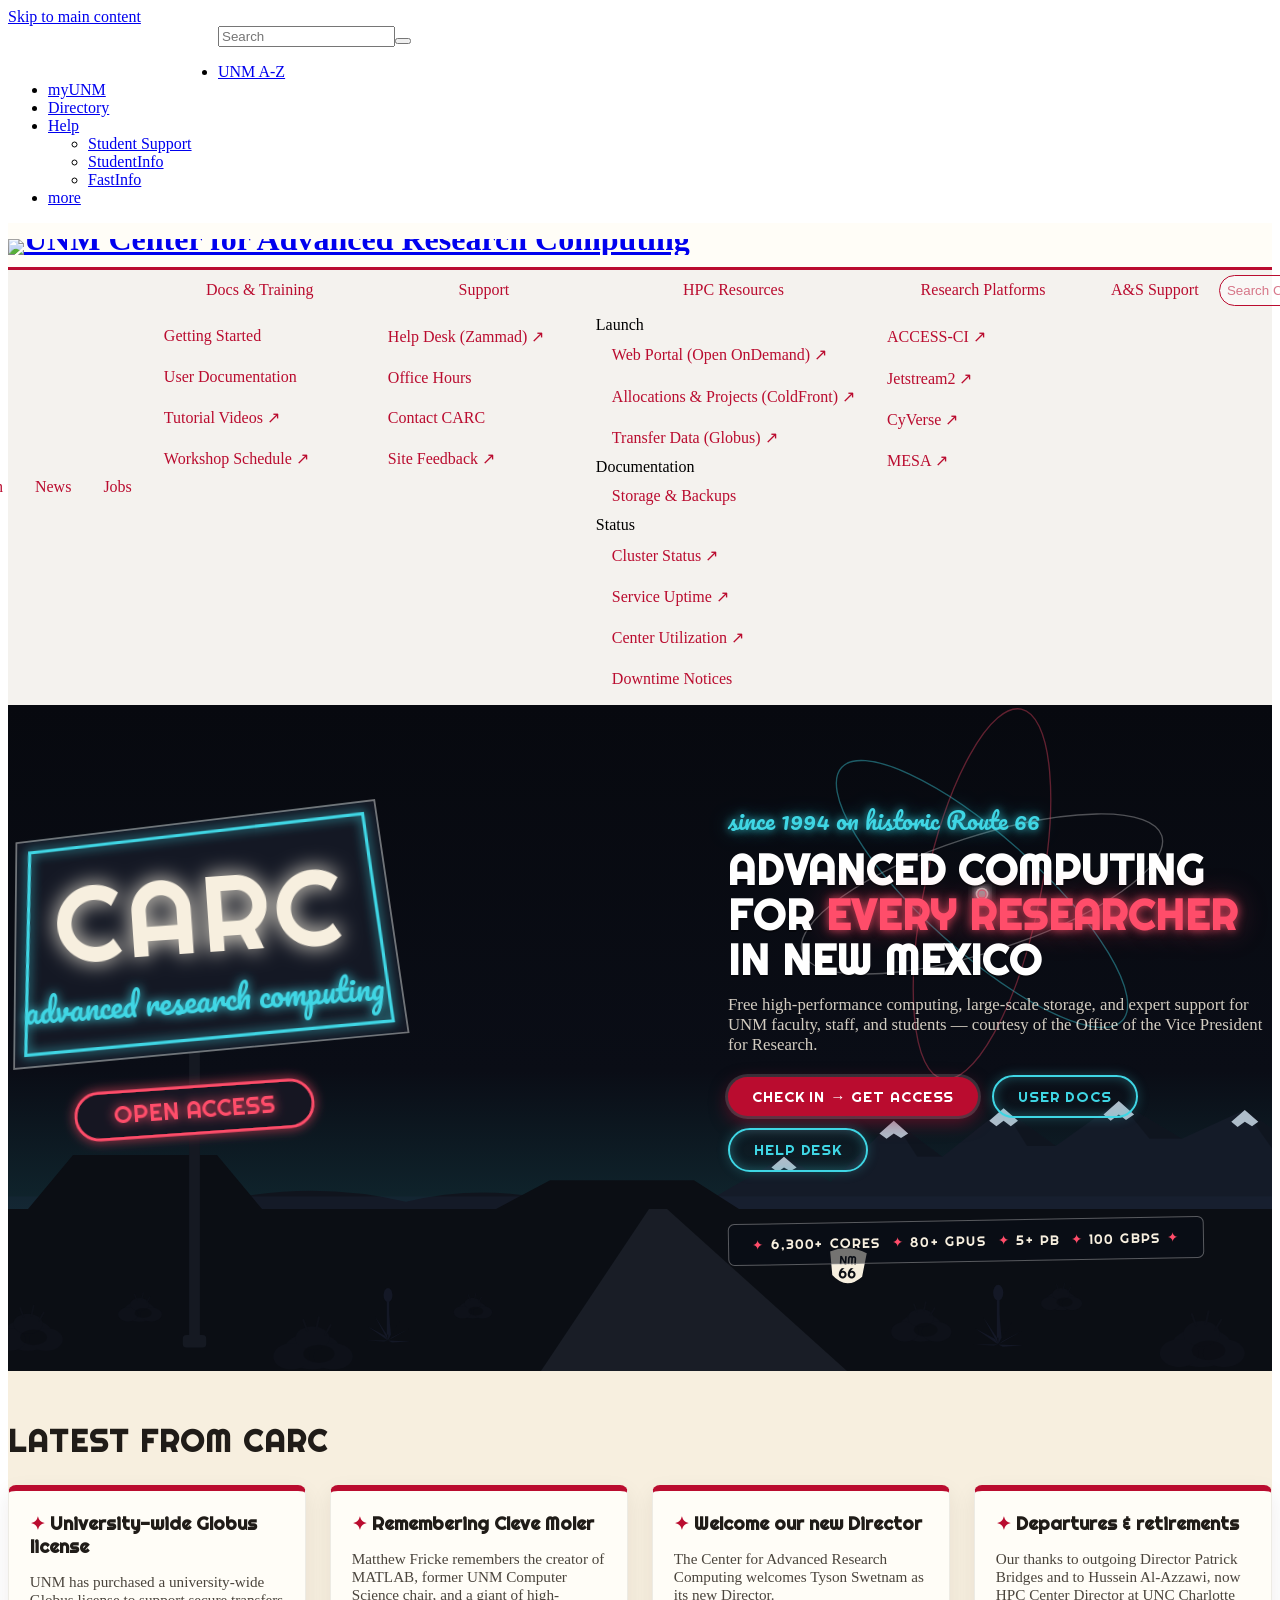
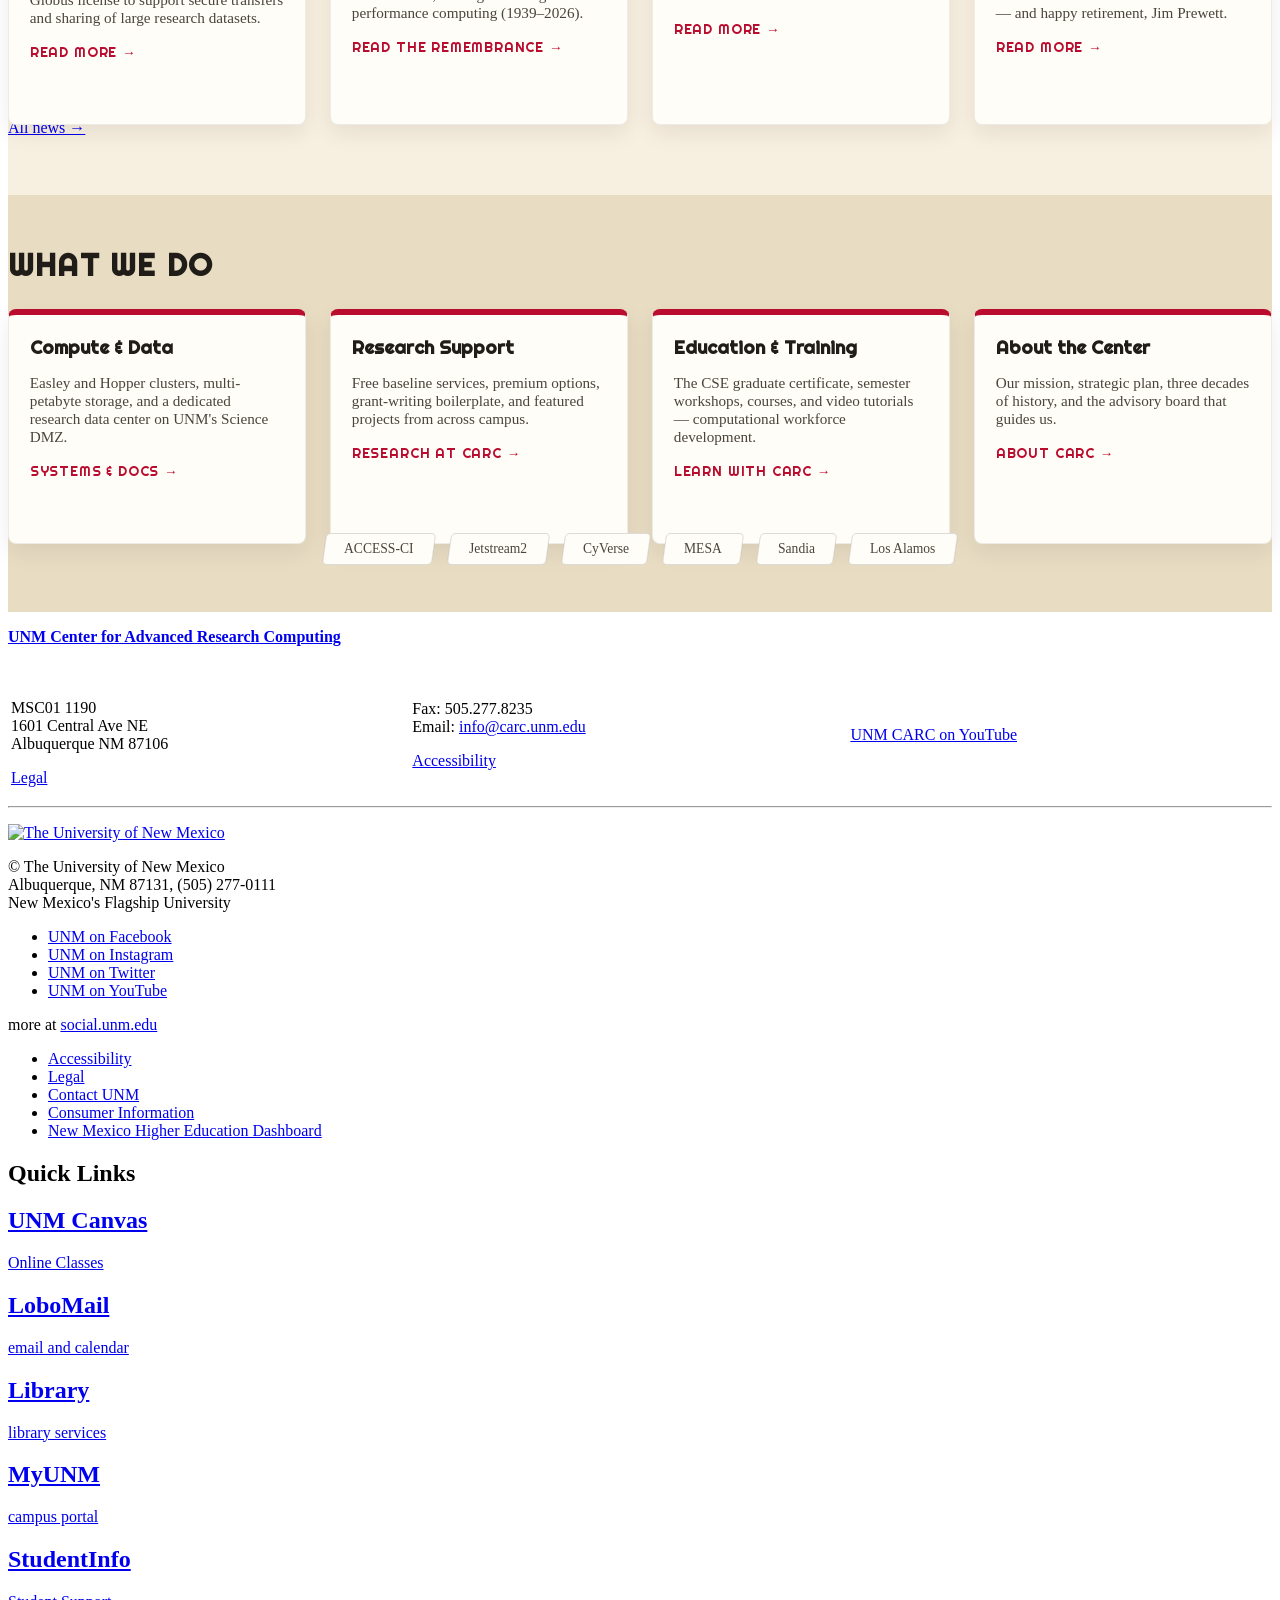
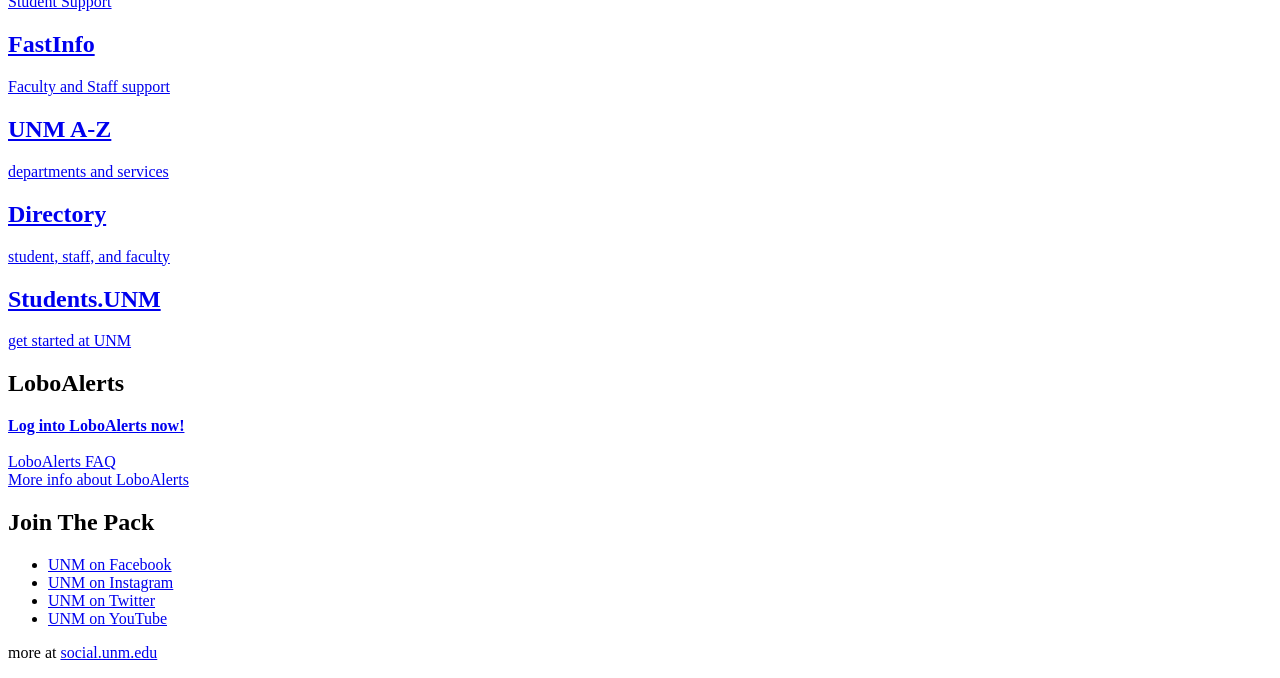
==== commit fba2090c: "Announce UNM university-wide Globus license" ====
--- a/web/index.html
+++ b/web/index.html
@@ -601,6 +601,11 @@
     <h2 class="gg-title2">Latest from CARC</h2>
     <div class="gg-row">
       <div class="gg-col"><div class="gg-card">
+        <h3><span class="gg-star">✦</span> University-wide Globus license</h3>
+        <p>UNM has purchased a university-wide Globus license to support secure transfers and sharing of large research datasets.</p>
+        <a class="gg-more" href="news/globus-university-license/">Read more →</a>
+      </div></div>
+      <div class="gg-col"><div class="gg-card">
         <h3><span class="gg-star">✦</span> Remembering Cleve Moler</h3>
         <p>Matthew Fricke remembers the creator of MATLAB, former UNM Computer Science chair, and a giant of high-performance computing (1939–2026).</p>
         <a class="gg-more" href="news/cleve-moler-memoriam/">Read the remembrance →</a>
@@ -614,11 +619,6 @@
         <h3><span class="gg-star">✦</span> Departures &amp; retirements</h3>
         <p>Our thanks to outgoing Director Patrick Bridges and to Hussein Al-Azzawi, now HPC Center Director at UNC Charlotte — and happy retirement, Jim Prewett.</p>
         <a class="gg-more" href="news/departures-retirements/">Read more →</a>
-      </div></div>
-      <div class="gg-col"><div class="gg-card">
-        <h3><span class="gg-star">✦</span> New NSF awards</h3>
-        <p>New National Science Foundation funding supports the IDSS MESA project, alongside a hardware award bringing new research systems to UNM.</p>
-        <a class="gg-more" href="news/nsf-idss-mesa/">Read more →</a>
       </div></div>
     </div>
     <p><a class="gg-more" href="news/">All news →</a></p>
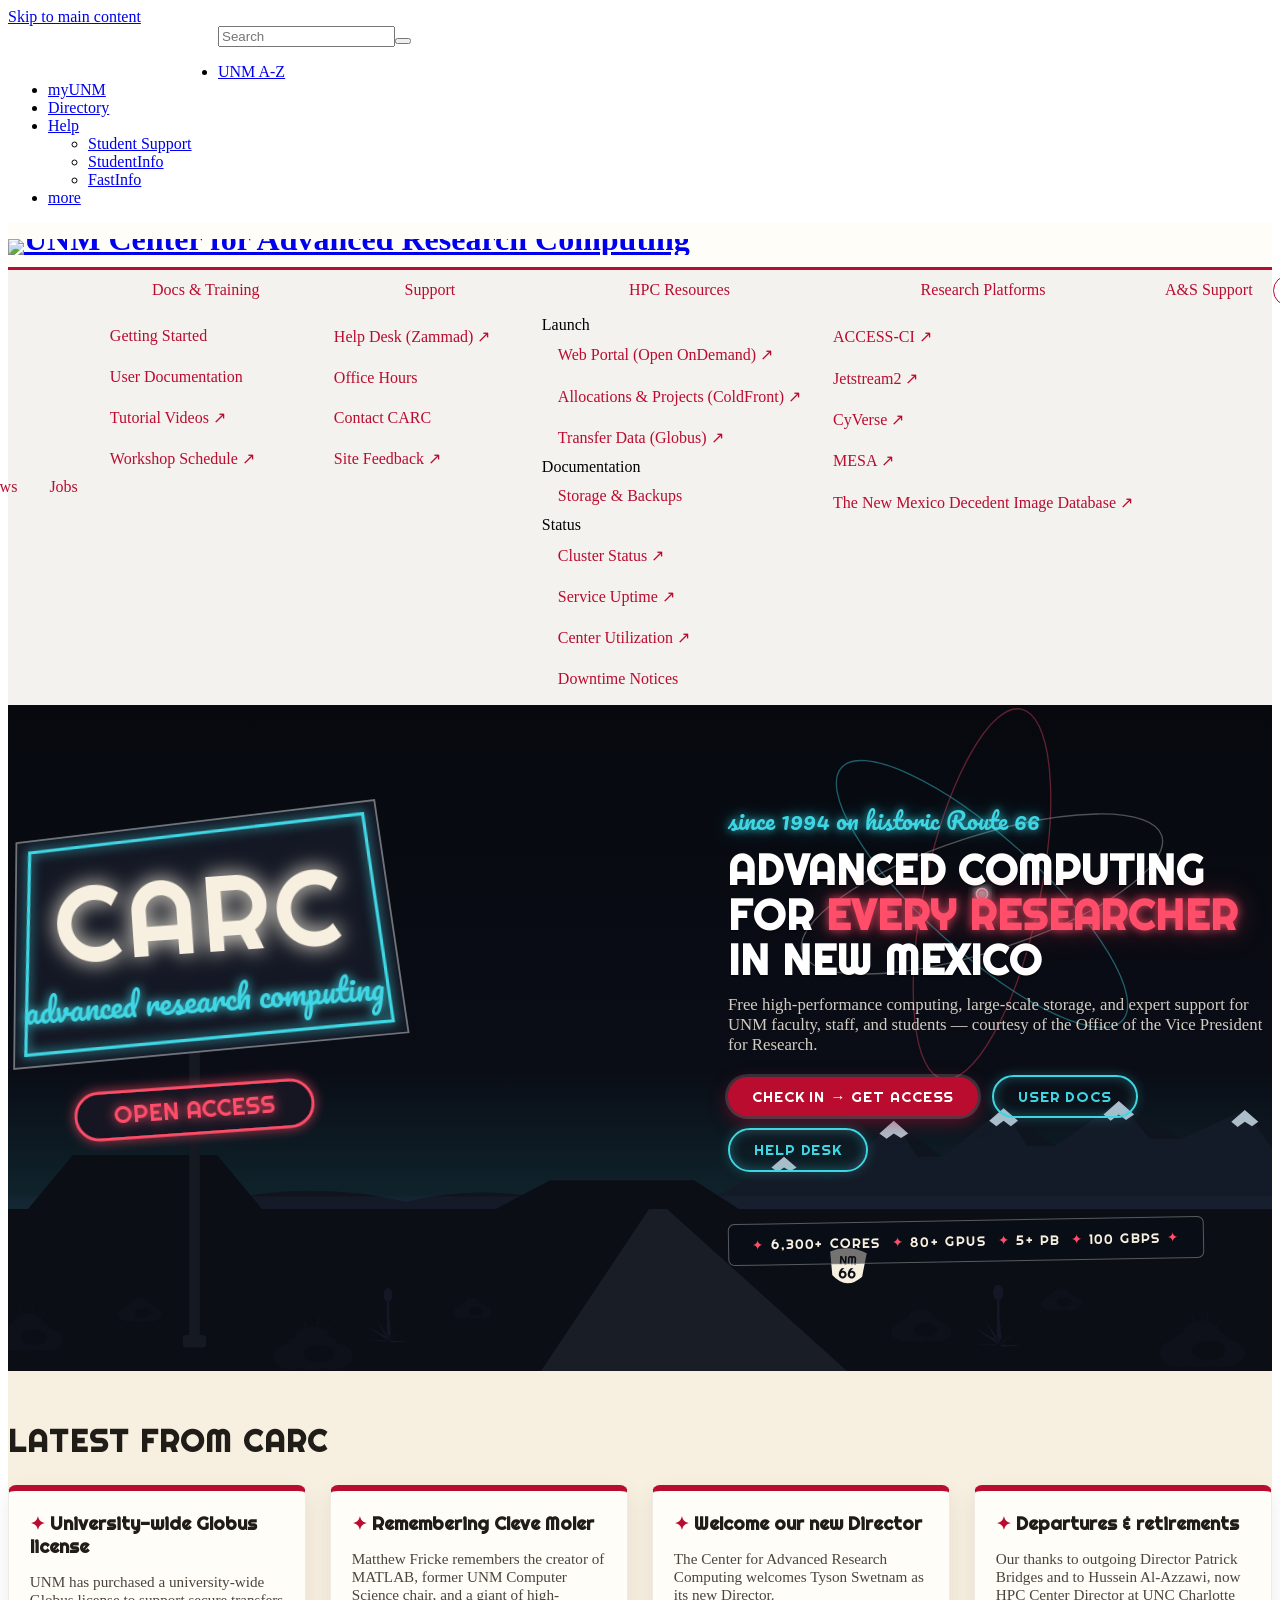
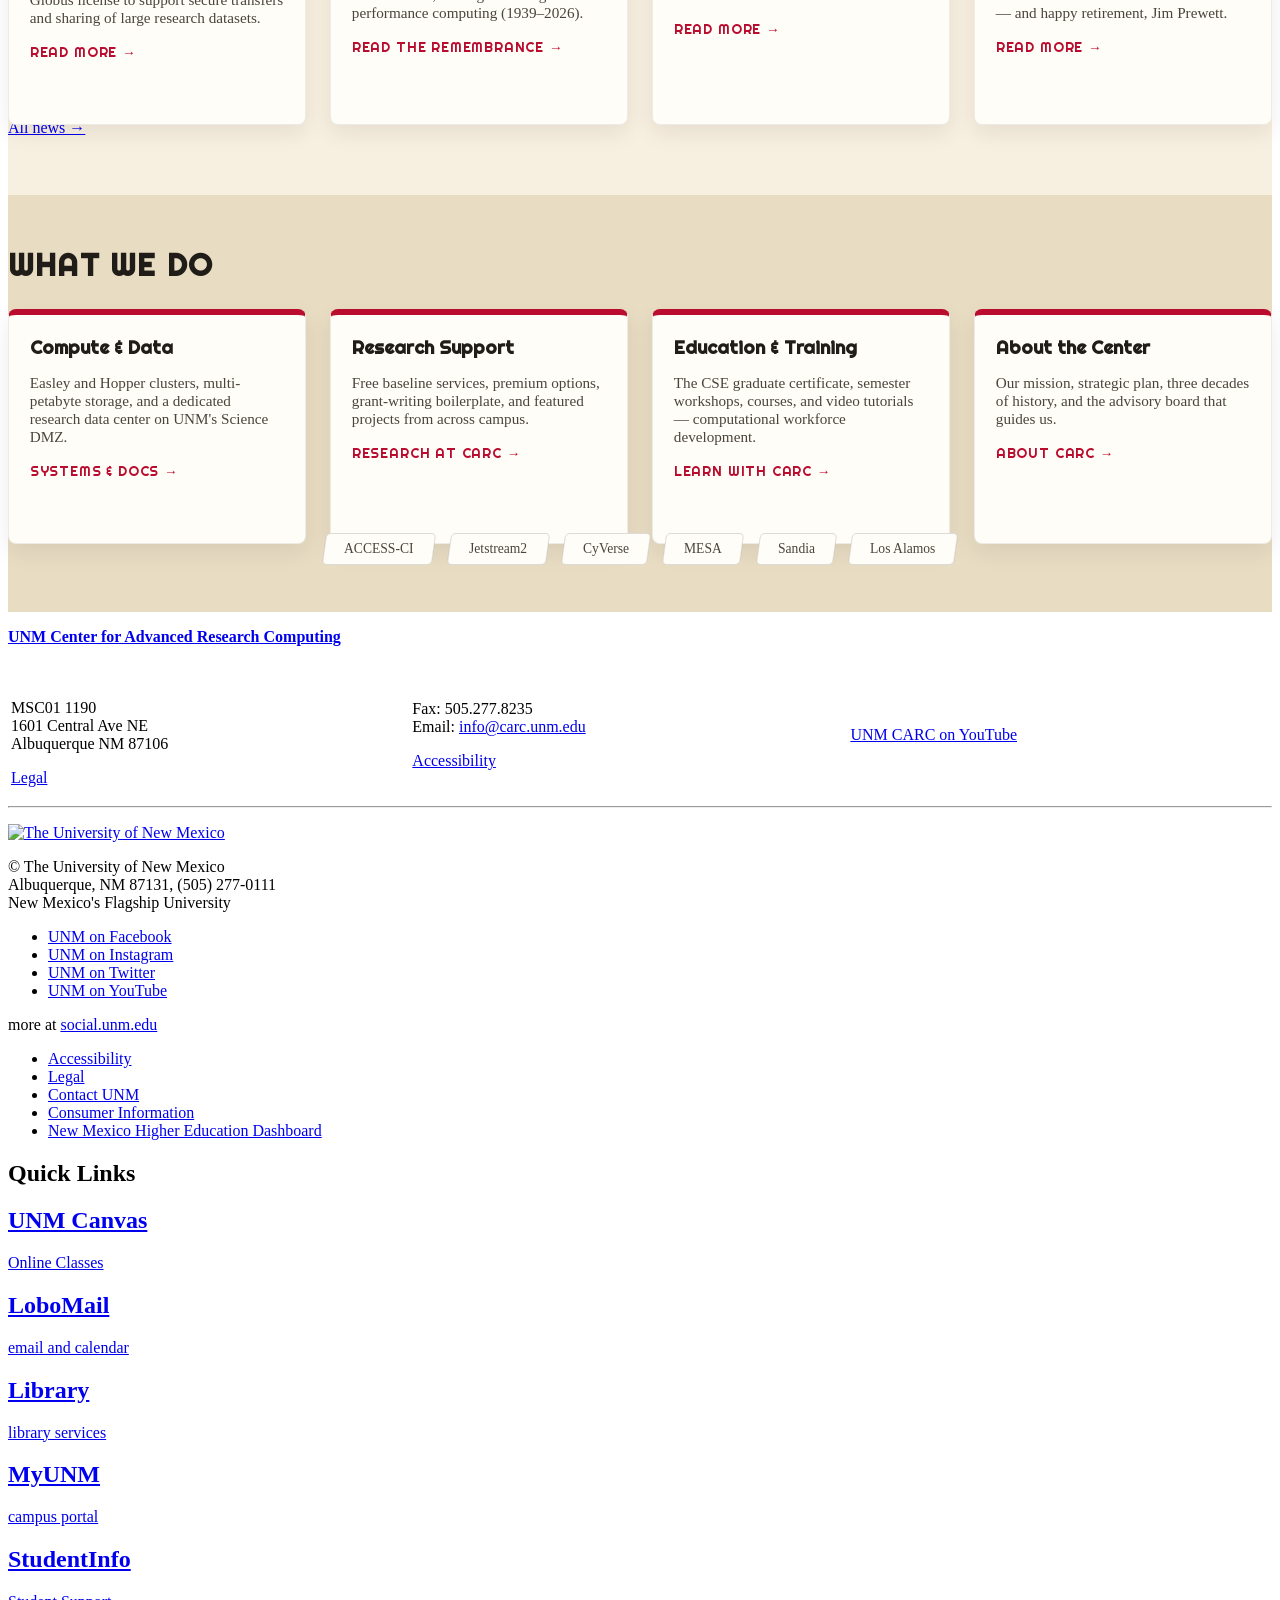
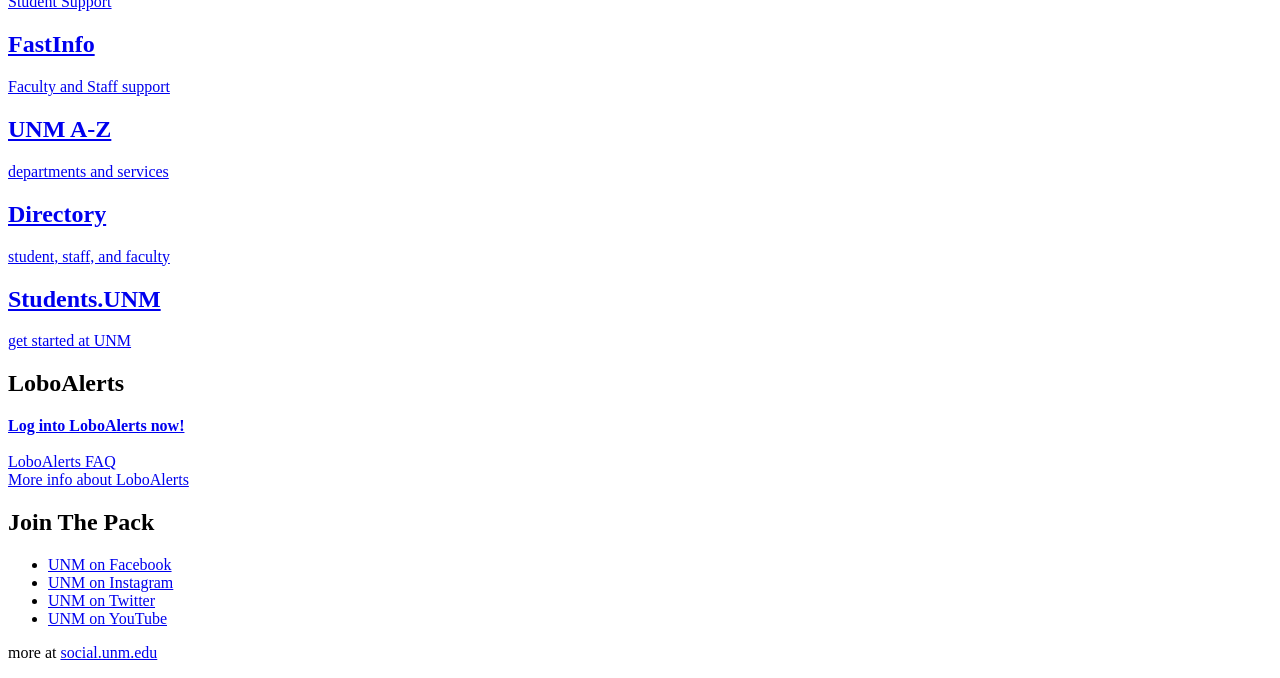
==== commit 4f3adbe5: "Add New Mexico Decedent Image Database to research platforms" ====
--- a/web/index.html
+++ b/web/index.html
@@ -28,6 +28,8 @@
 <link rel="preconnect" href="https://fonts.googleapis.com">
 <link rel="preconnect" href="https://fonts.gstatic.com" crossorigin>
 <link rel="stylesheet" href="https://fonts.googleapis.com/css2?family=Righteous&family=Pacifico&display=swap">
+<link rel="stylesheet" href="assets/news-ticker.css">
+<script defer src="assets/news-ticker.js"></script>
 <style>
 /* =====================================================================
    CARC Googie homepage — mid-century Route 66 / atomic-age, UNM palette
@@ -288,12 +290,13 @@
   <li class="dropdown carc-dropdown"><a class="dropdown-toggle" data-toggle="dropdown" href="#" role="button" aria-haspopup="true" aria-expanded="false">Docs &amp; Training <span class="caret"></span></a><ul class="dropdown-menu"><li><a href="docs/getting-started/">Getting Started</a></li><li><a href="docs/">User Documentation</a></li><li><a href="https://www.youtube.com/watch?v=98lCb6A5uu4&amp;list=PLvr5gRBLi7VAzEB_t5aXOLHLfdIu2s1hZ" target="_blank" rel="noopener">Tutorial Videos <span aria-hidden="true">↗</span></a></li><li><a href="https://libcal.unm.edu/calendar/" target="_blank" rel="noopener">Workshop Schedule <span aria-hidden="true">↗</span></a></li></ul></li>
   <li class="dropdown carc-dropdown"><a class="dropdown-toggle" data-toggle="dropdown" href="#" role="button" aria-haspopup="true" aria-expanded="false">Support <span class="caret"></span></a><ul class="dropdown-menu"><li><a href="https://support.alliance.unm.edu/" target="_blank" rel="noopener">Help Desk (Zammad) <span aria-hidden="true">↗</span></a></li><li><a href="contact/office-hours/">Office Hours</a></li><li><a href="contact/">Contact CARC</a></li><li><a href="https://github.com/UNM-CARC/unm-carc.github.io/issues" target="_blank" rel="noopener">Site Feedback <span aria-hidden="true">↗</span></a></li></ul></li>
   <li class="dropdown carc-dropdown"><a class="dropdown-toggle" data-toggle="dropdown" href="#" role="button" aria-haspopup="true" aria-expanded="false">HPC Resources <span class="caret"></span></a><ul class="dropdown-menu"><li class="dropdown-header">Launch</li><li><a href="https://ood.alliance.unm.edu/" target="_blank" rel="noopener">Web Portal (Open OnDemand) <span aria-hidden="true">↗</span></a></li><li><a href="https://coldfront.alliance.unm.edu/" target="_blank" rel="noopener">Allocations &amp; Projects (ColdFront) <span aria-hidden="true">↗</span></a></li><li><a href="https://app.globus.org/" target="_blank" rel="noopener">Transfer Data (Globus) <span aria-hidden="true">↗</span></a></li><li class="divider" role="presentation"></li><li class="dropdown-header">Documentation</li><li><a href="docs/systems/storage/">Storage &amp; Backups</a></li><li class="divider" role="presentation"></li><li class="dropdown-header">Status</li><li><a href="https://vortex.alliance.unm.edu/public-dashboards/d1573fdbc5164b2dbf3cdfdcfe437f63" target="_blank" rel="noopener">Cluster Status <span aria-hidden="true">↗</span></a></li><li><a href="https://stats.uptimerobot.com/kqt0LYLwFd" target="_blank" rel="noopener">Service Uptime <span aria-hidden="true">↗</span></a></li><li><a href="https://xdmod.alliance.unm.edu/#tg_usage?node=statistic&amp;realm=Jobs&amp;group_by=nsfdirectorate&amp;statistic=total_cpu_hours" target="_blank" rel="noopener">Center Utilization <span aria-hidden="true">↗</span></a></li><li><a href="downtime-notices/">Downtime Notices</a></li></ul></li>
-  <li class="dropdown carc-dropdown"><a class="dropdown-toggle" data-toggle="dropdown" href="#" role="button" aria-haspopup="true" aria-expanded="false">Research Platforms <span class="caret"></span></a><ul class="dropdown-menu"><li><a href="https://access-ci.org/" target="_blank" rel="noopener">ACCESS-CI <span aria-hidden="true">↗</span></a></li><li><a href="https://docs.jetstream-cloud.org/" target="_blank" rel="noopener">Jetstream2 <span aria-hidden="true">↗</span></a></li><li><a href="https://cyverse.org/" target="_blank" rel="noopener">CyVerse <span aria-hidden="true">↗</span></a></li><li><a href="https://idss-mesa.github.io/" target="_blank" rel="noopener">MESA <span aria-hidden="true">↗</span></a></li></ul></li>
+  <li class="dropdown carc-dropdown"><a class="dropdown-toggle" data-toggle="dropdown" href="#" role="button" aria-haspopup="true" aria-expanded="false">Research Platforms <span class="caret"></span></a><ul class="dropdown-menu"><li><a href="https://access-ci.org/" target="_blank" rel="noopener">ACCESS-CI <span aria-hidden="true">↗</span></a></li><li><a href="https://docs.jetstream-cloud.org/" target="_blank" rel="noopener">Jetstream2 <span aria-hidden="true">↗</span></a></li><li><a href="https://cyverse.org/" target="_blank" rel="noopener">CyVerse <span aria-hidden="true">↗</span></a></li><li><a href="https://idss-mesa.github.io/" target="_blank" rel="noopener">MESA <span aria-hidden="true">↗</span></a></li><li><a href="https://nmdid.unm.edu/" target="_blank" rel="noopener">The New Mexico Decedent Image Database <span aria-hidden="true">↗</span></a></li></ul></li>
   <li><a href="as-support/">A&amp;S Support</a></li>
   <li class="carc-search-li"><form class="carc-search-form" action="https://search.unm.edu/search" method="get" onsubmit="this.elements.q.value='site:carc.unm.edu '+this.querySelector('.carc-search-input').value"><input class="carc-search-input" type="search" aria-label="Search the CARC website" placeholder="Search CARC"><input type="hidden" name="q" value=""><button class="carc-search-submit" type="submit" aria-label="Submit search"><span class="fa fa-search" aria-hidden="true"></span></button></form></li>
   <li id="gg-theme-li"><button id="gg-theme-btn" type="button" aria-label="Toggle day / night theme" title="Toggle day / night theme">☾</button></li>
 </ul></div></div>
 <main id="gg-main">
+<!-- NEWS_TICKER -->
 <!-- ============ Googie hero ============ -->
 <section class="gg-hero" aria-label="CARC — advanced computing under New Mexico skies">
   <svg class="gg-sky" viewBox="0 0 1600 740" preserveAspectRatio="xMidYMid slice" role="img" aria-label="Animated night scene: neon CARC motel-style sign, atomic starbursts, and Route 66 under a desert sky.">
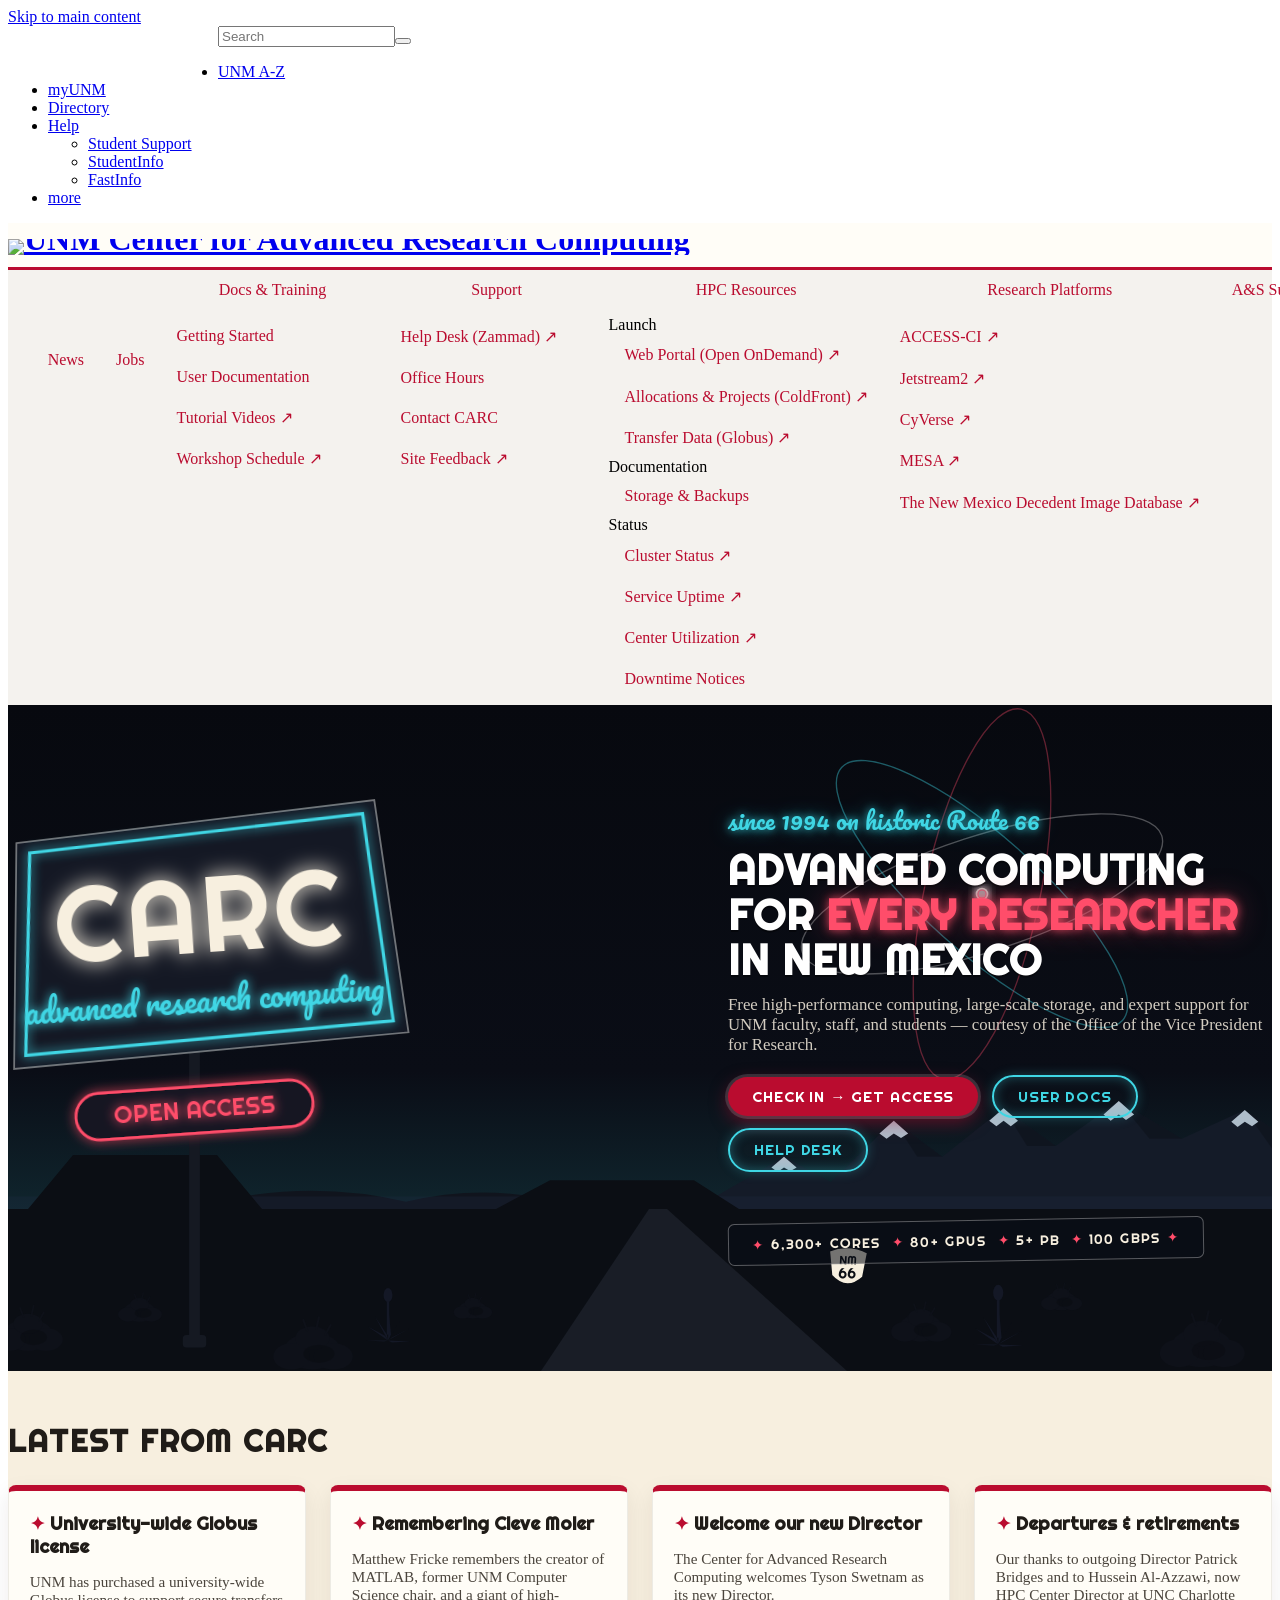
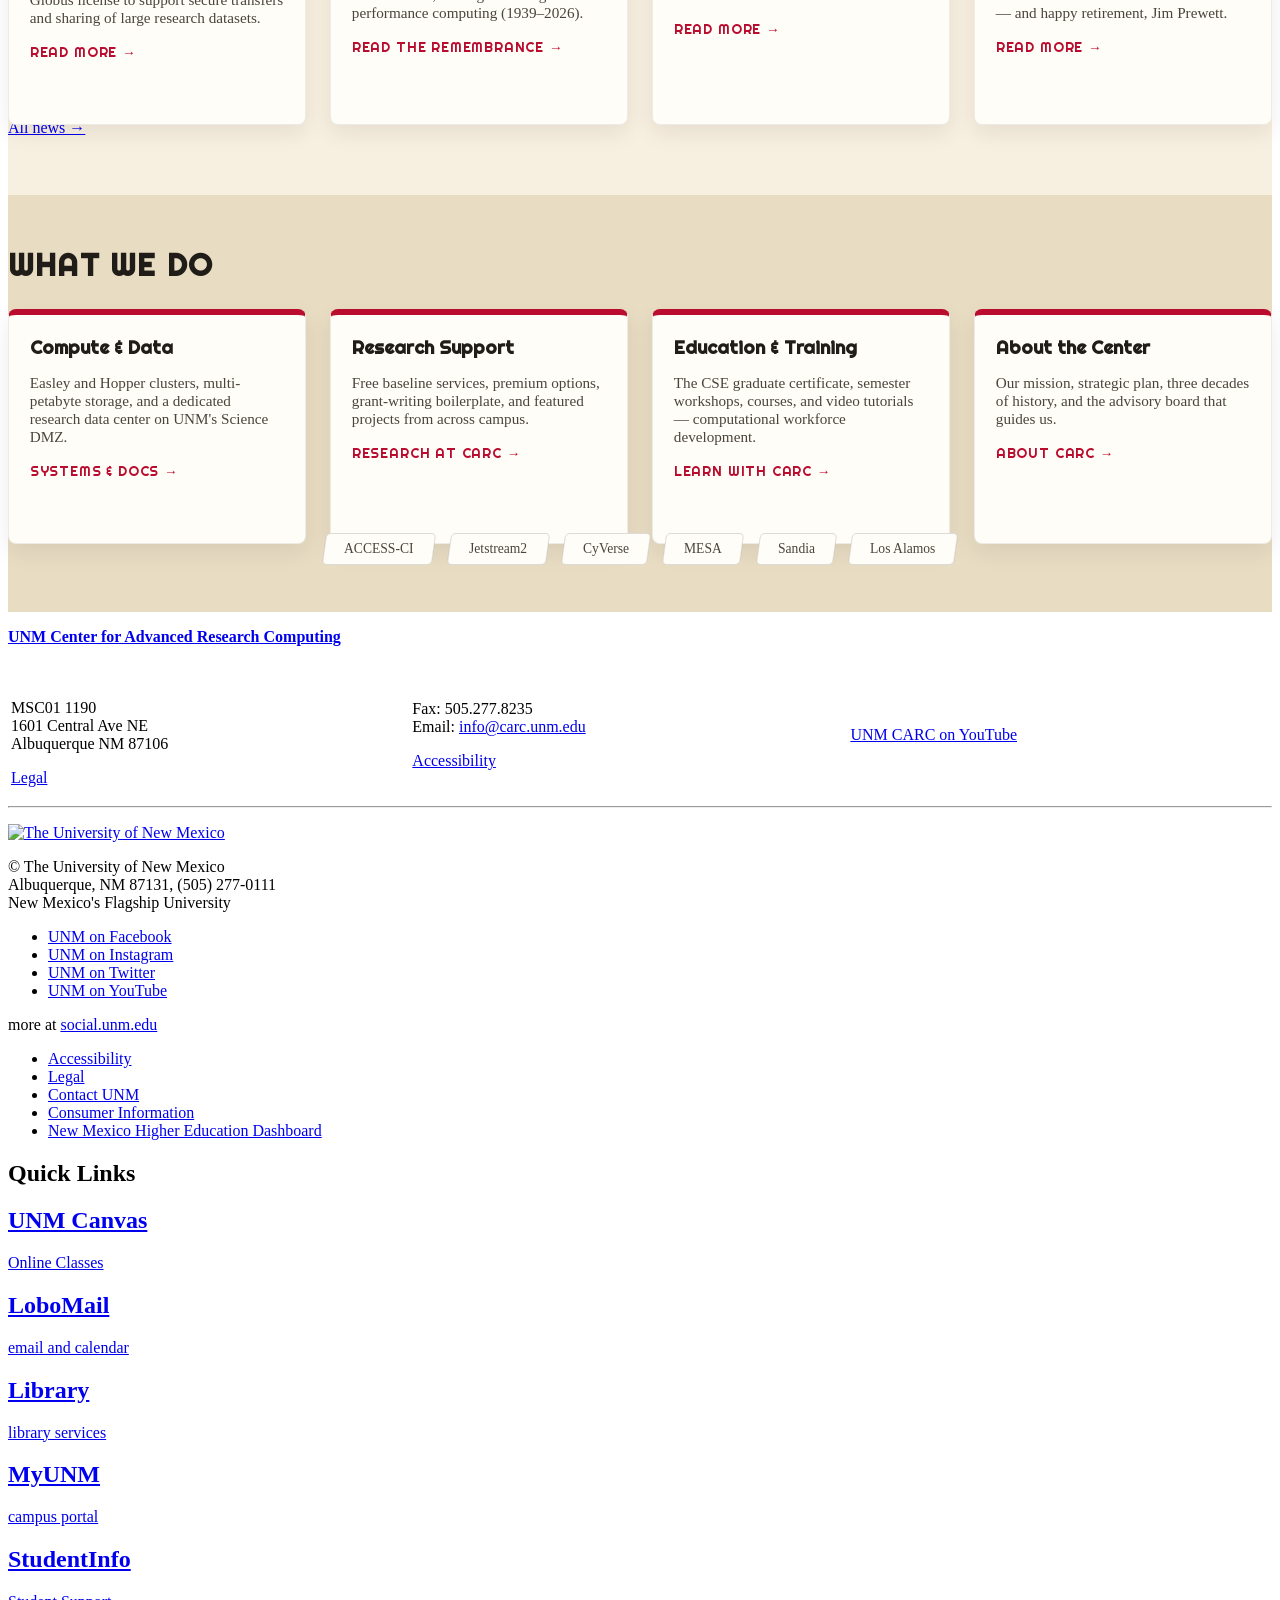
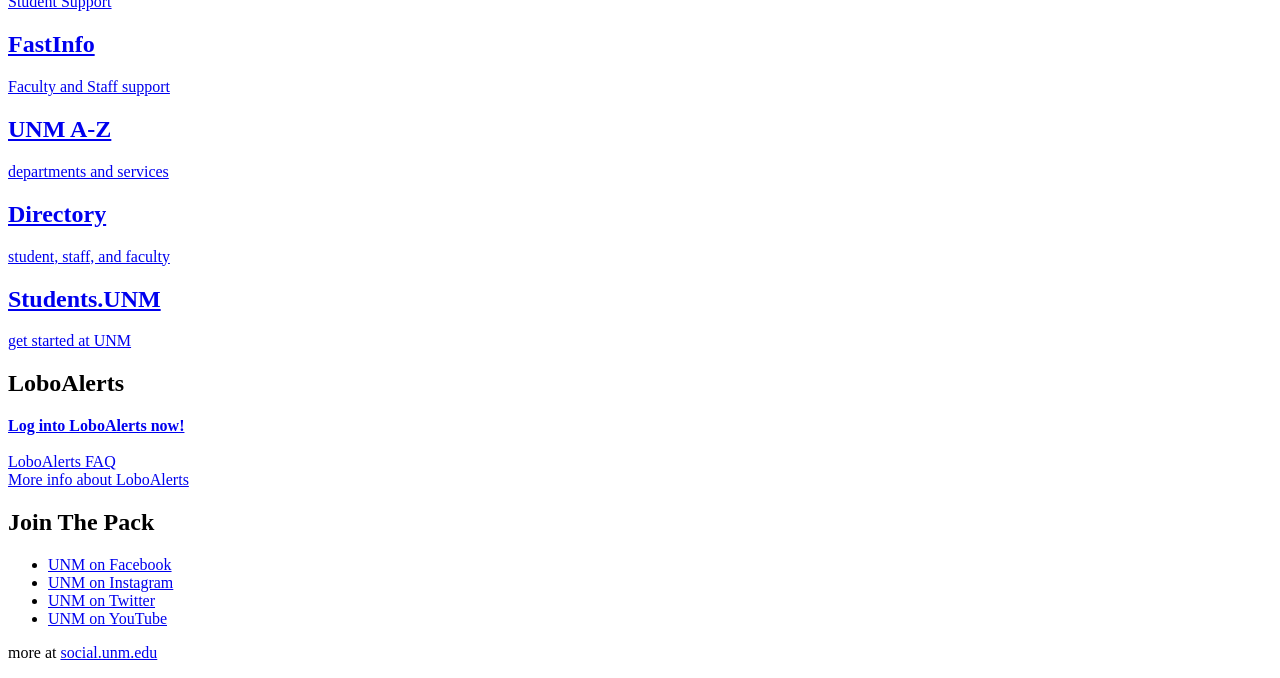
==== commit b08b2092: "nav: expand Research menu" ====
--- a/web/index.html
+++ b/web/index.html
@@ -28,8 +28,8 @@
 <link rel="preconnect" href="https://fonts.googleapis.com">
 <link rel="preconnect" href="https://fonts.gstatic.com" crossorigin>
 <link rel="stylesheet" href="https://fonts.googleapis.com/css2?family=Righteous&family=Pacifico&display=swap">
-<link rel="stylesheet" href="assets/news-ticker.css">
-<script defer src="assets/news-ticker.js"></script>
+<link rel="stylesheet" href="assets/news-ticker.css?v=20261028">
+<script defer src="assets/news-ticker.js?v=20261028"></script>
 <style>
 /* =====================================================================
    CARC Googie homepage — mid-century Route 66 / atomic-age, UNM palette
@@ -283,14 +283,14 @@
 <!-- department navigation (site sections) -->
 <div id="nav"><div class="container"><ul aria-label="Primary navigation" class="carc-sections carc-primary">
   <li><a href="about/">About</a></li>
-  <li><a href="research/">Research</a></li>
+  <li class="dropdown carc-dropdown"><a class="dropdown-toggle" data-toggle="dropdown" href="#" role="button" aria-haspopup="true" aria-expanded="false">Research <span class="caret"></span></a><ul class="dropdown-menu"><li><a href="https://scholar.google.com/scholar?q=%22Center+for+Advanced+Research+Computing%22+AND+%28UNM+OR+%22University+of+New+Mexico%22%29" target="_blank" rel="noopener">Publications <span aria-hidden="true">↗</span></a></li><li><a href="research/publications/">Acknowledging CARC</a></li><li><a href="research/grant-resources/">Grant Writing Resources</a></li><li><a href="research/featured-projects/">Featured Projects</a></li><li><a href="research/free-services/">Free Research Computing</a></li><li><a href="research/premium-services/">Premium Services</a></li></ul></li>
   <li><a href="news/">News</a></li>
   <li><a href="jobs/">Jobs</a></li>
 </ul><ul aria-label="User actions" class="carc-sections carc-utilities">
   <li class="dropdown carc-dropdown"><a class="dropdown-toggle" data-toggle="dropdown" href="#" role="button" aria-haspopup="true" aria-expanded="false">Docs &amp; Training <span class="caret"></span></a><ul class="dropdown-menu"><li><a href="docs/getting-started/">Getting Started</a></li><li><a href="docs/">User Documentation</a></li><li><a href="https://www.youtube.com/watch?v=98lCb6A5uu4&amp;list=PLvr5gRBLi7VAzEB_t5aXOLHLfdIu2s1hZ" target="_blank" rel="noopener">Tutorial Videos <span aria-hidden="true">↗</span></a></li><li><a href="https://libcal.unm.edu/calendar/" target="_blank" rel="noopener">Workshop Schedule <span aria-hidden="true">↗</span></a></li></ul></li>
   <li class="dropdown carc-dropdown"><a class="dropdown-toggle" data-toggle="dropdown" href="#" role="button" aria-haspopup="true" aria-expanded="false">Support <span class="caret"></span></a><ul class="dropdown-menu"><li><a href="https://support.alliance.unm.edu/" target="_blank" rel="noopener">Help Desk (Zammad) <span aria-hidden="true">↗</span></a></li><li><a href="contact/office-hours/">Office Hours</a></li><li><a href="contact/">Contact CARC</a></li><li><a href="https://github.com/UNM-CARC/unm-carc.github.io/issues" target="_blank" rel="noopener">Site Feedback <span aria-hidden="true">↗</span></a></li></ul></li>
   <li class="dropdown carc-dropdown"><a class="dropdown-toggle" data-toggle="dropdown" href="#" role="button" aria-haspopup="true" aria-expanded="false">HPC Resources <span class="caret"></span></a><ul class="dropdown-menu"><li class="dropdown-header">Launch</li><li><a href="https://ood.alliance.unm.edu/" target="_blank" rel="noopener">Web Portal (Open OnDemand) <span aria-hidden="true">↗</span></a></li><li><a href="https://coldfront.alliance.unm.edu/" target="_blank" rel="noopener">Allocations &amp; Projects (ColdFront) <span aria-hidden="true">↗</span></a></li><li><a href="https://app.globus.org/" target="_blank" rel="noopener">Transfer Data (Globus) <span aria-hidden="true">↗</span></a></li><li class="divider" role="presentation"></li><li class="dropdown-header">Documentation</li><li><a href="docs/systems/storage/">Storage &amp; Backups</a></li><li class="divider" role="presentation"></li><li class="dropdown-header">Status</li><li><a href="https://vortex.alliance.unm.edu/public-dashboards/d1573fdbc5164b2dbf3cdfdcfe437f63" target="_blank" rel="noopener">Cluster Status <span aria-hidden="true">↗</span></a></li><li><a href="https://stats.uptimerobot.com/kqt0LYLwFd" target="_blank" rel="noopener">Service Uptime <span aria-hidden="true">↗</span></a></li><li><a href="https://xdmod.alliance.unm.edu/#tg_usage?node=statistic&amp;realm=Jobs&amp;group_by=nsfdirectorate&amp;statistic=total_cpu_hours" target="_blank" rel="noopener">Center Utilization <span aria-hidden="true">↗</span></a></li><li><a href="downtime-notices/">Downtime Notices</a></li></ul></li>
-  <li class="dropdown carc-dropdown"><a class="dropdown-toggle" data-toggle="dropdown" href="#" role="button" aria-haspopup="true" aria-expanded="false">Research Platforms <span class="caret"></span></a><ul class="dropdown-menu"><li><a href="https://access-ci.org/" target="_blank" rel="noopener">ACCESS-CI <span aria-hidden="true">↗</span></a></li><li><a href="https://docs.jetstream-cloud.org/" target="_blank" rel="noopener">Jetstream2 <span aria-hidden="true">↗</span></a></li><li><a href="https://cyverse.org/" target="_blank" rel="noopener">CyVerse <span aria-hidden="true">↗</span></a></li><li><a href="https://idss-mesa.github.io/" target="_blank" rel="noopener">MESA <span aria-hidden="true">↗</span></a></li><li><a href="https://nmdid.unm.edu/" target="_blank" rel="noopener">The New Mexico Decedent Image Database <span aria-hidden="true">↗</span></a></li></ul></li>
+  <li class="dropdown carc-dropdown"><a class="dropdown-toggle" data-toggle="dropdown" href="#" role="button" aria-haspopup="true" aria-expanded="false">Research Platforms <span class="caret"></span></a><ul class="dropdown-menu"><li><a href="https://access-ci.org/" target="_blank" rel="noopener">ACCESS-CI <span aria-hidden="true">↗</span></a></li><li><a href="https://docs.jetstream-cloud.org/" target="_blank" rel="noopener">Jetstream2 <span aria-hidden="true">↗</span></a></li><li><a href="https://cyverse.org/" target="_blank" rel="noopener">CyVerse <span aria-hidden="true">↗</span></a></li><li><a href="https://mesa.cyverse.org/" target="_blank" rel="noopener">MESA <span aria-hidden="true">↗</span></a></li><li><a href="https://nmdid.unm.edu/" target="_blank" rel="noopener">The New Mexico Decedent Image Database <span aria-hidden="true">↗</span></a></li></ul></li>
   <li><a href="as-support/">A&amp;S Support</a></li>
   <li class="carc-search-li"><form class="carc-search-form" action="https://search.unm.edu/search" method="get" onsubmit="this.elements.q.value='site:carc.unm.edu '+this.querySelector('.carc-search-input').value"><input class="carc-search-input" type="search" aria-label="Search the CARC website" placeholder="Search CARC"><input type="hidden" name="q" value=""><button class="carc-search-submit" type="submit" aria-label="Submit search"><span class="fa fa-search" aria-hidden="true"></span></button></form></li>
   <li id="gg-theme-li"><button id="gg-theme-btn" type="button" aria-label="Toggle day / night theme" title="Toggle day / night theme">☾</button></li>
@@ -658,7 +658,7 @@
       <a href="https://access-ci.org"><span>ACCESS-CI</span></a>
       <a href="https://docs.jetstream-cloud.org"><span>Jetstream2</span></a>
       <a href="https://cyverse.org"><span>CyVerse</span></a>
-      <a href="https://idss-mesa.github.io"><span>MESA</span></a>
+      <a href="https://mesa.cyverse.org/"><span>MESA</span></a>
       <a href="https://www.sandia.gov"><span>Sandia</span></a>
       <a href="https://www.lanl.gov"><span>Los Alamos</span></a>
     </div>
